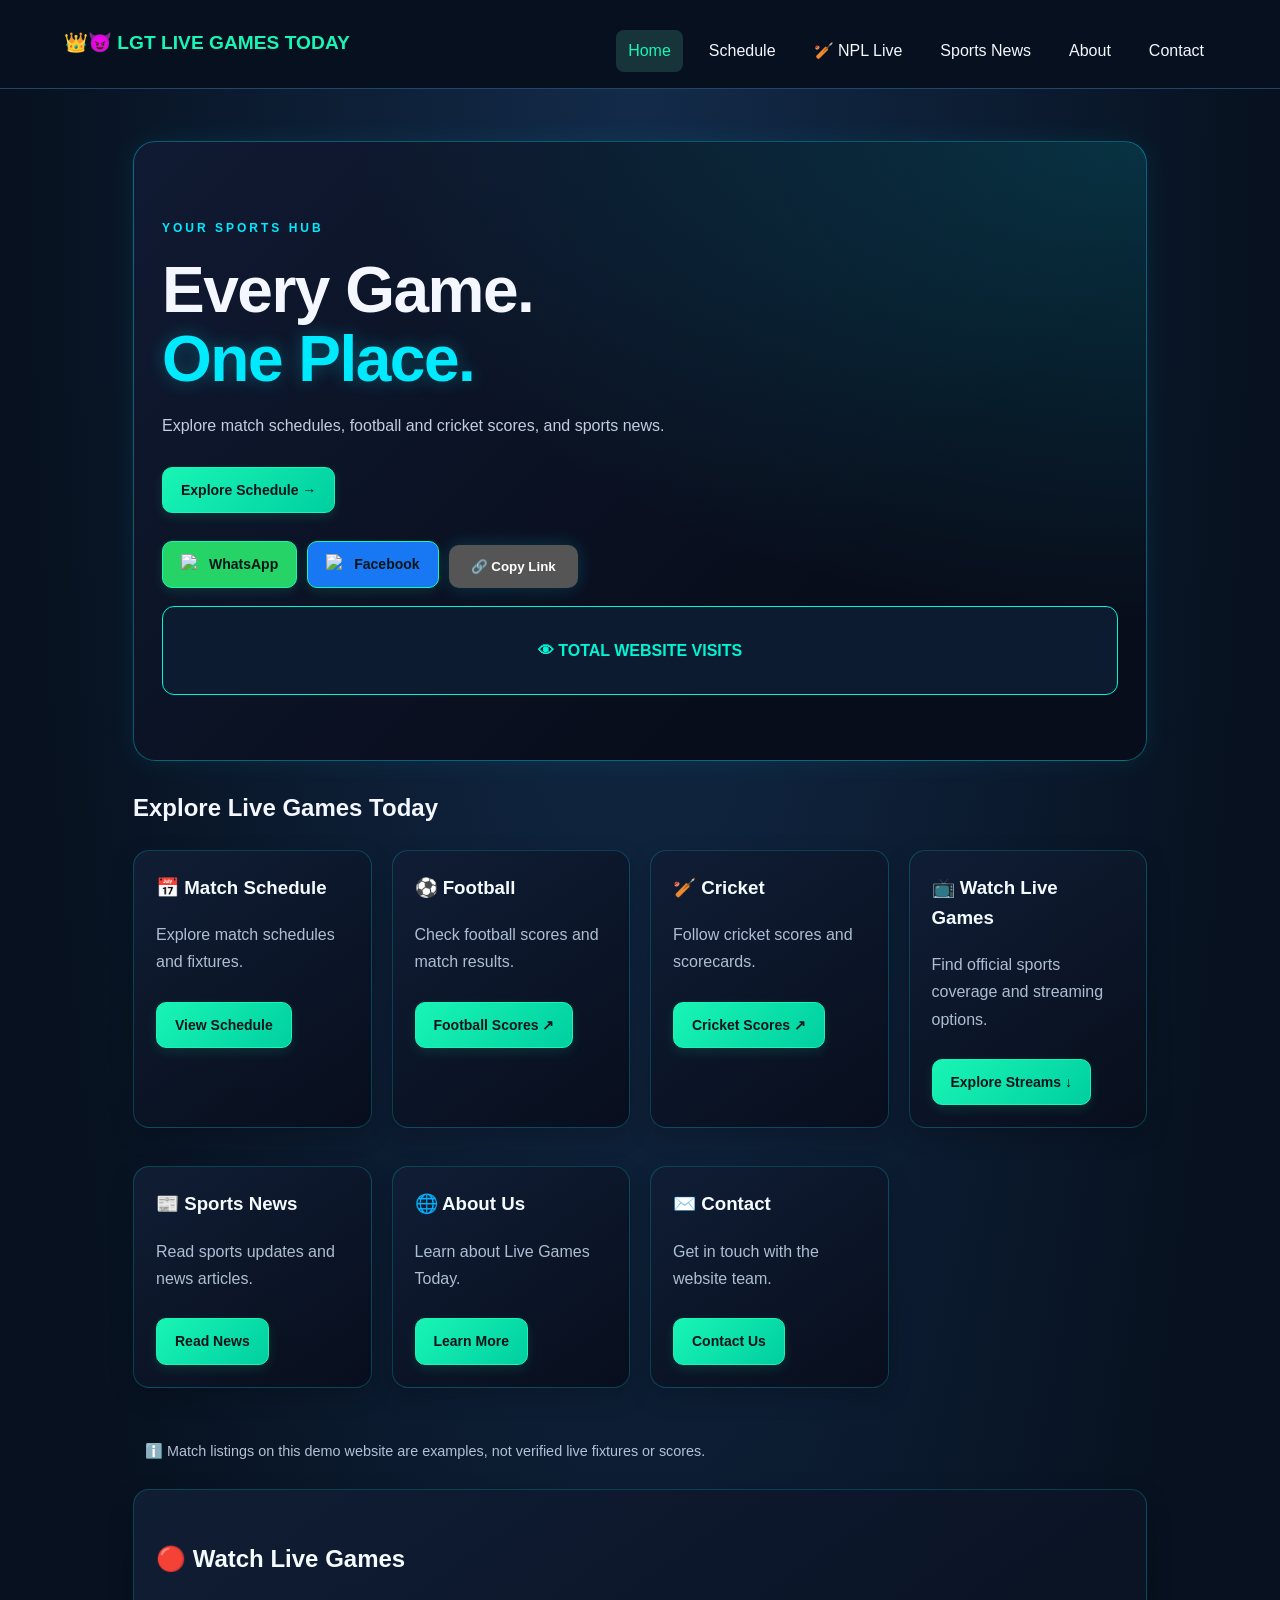
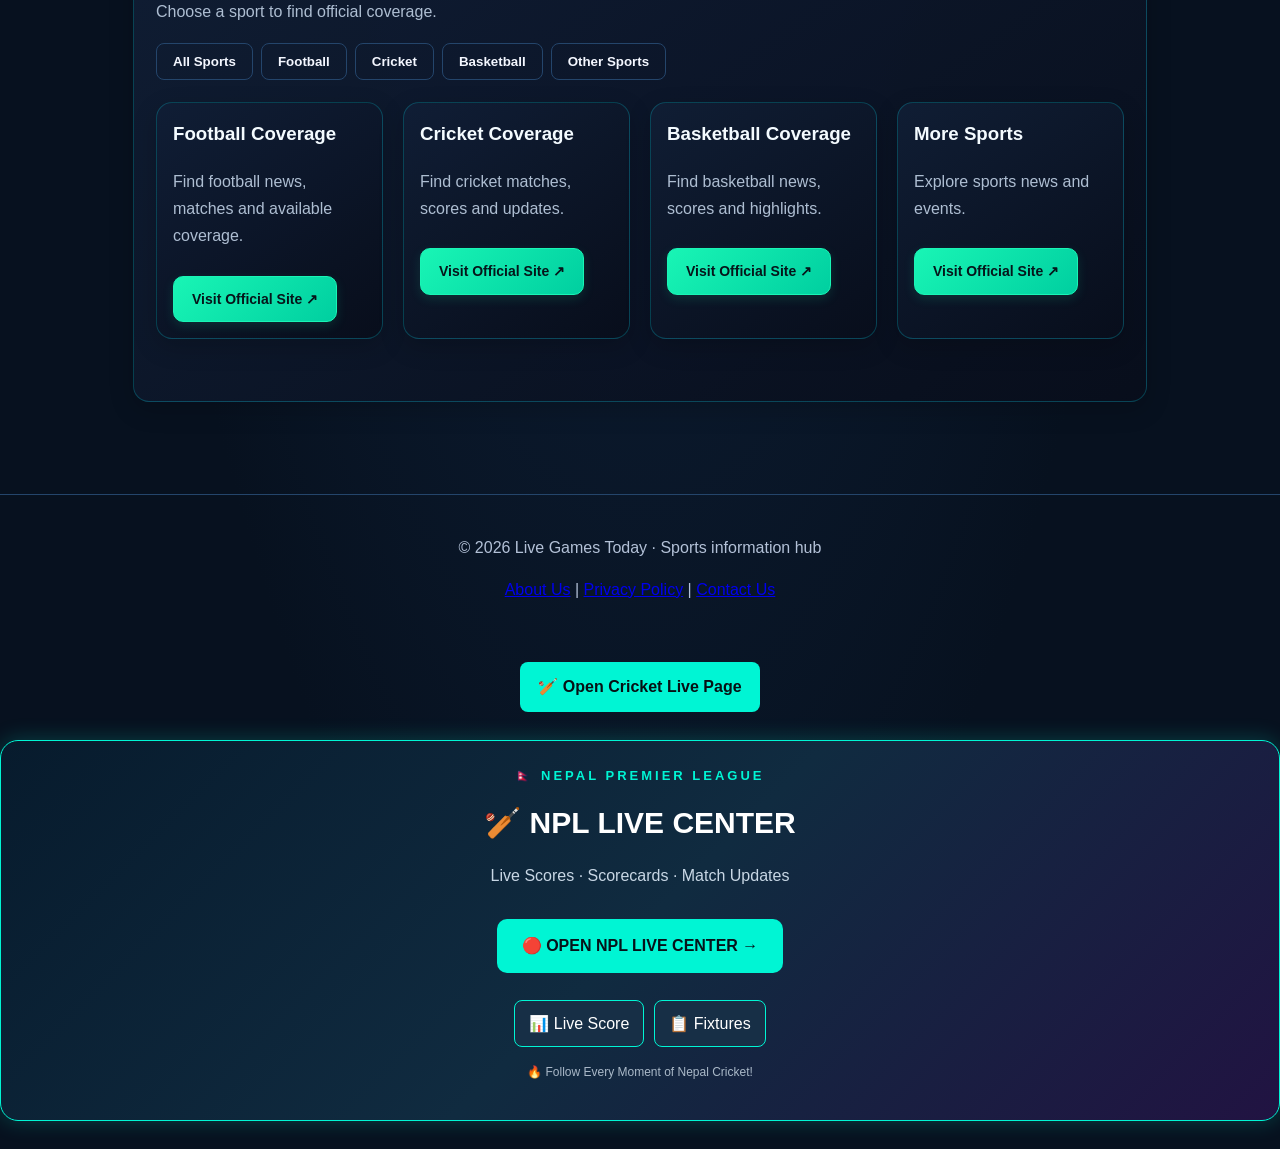
==== index.html @ 311312f8 "Add Stats4U visitor counter" ====
<!DOCTYPE html>
<html lang="en">
<head>
  <meta charset="UTF-8">
  <meta name="google-site-verification" content="W1_OBhZk8ojcE61Y9b_KQk3Mj-q2RlkkvjuI0LNJUlo">
  <meta name="viewport" content="width=device-width, initial-scale=1">
<meta name="description" content="Live Games Today brings cricket and football scores, match schedules, NPL updates and the latest sports news in one easy-to-use sports hub.">  
  <link rel="canonical" href="https://bxdevil55-coder.github.io/live-games-today/">
 <title>Live Games Today | Live Sports Scores, NPL & Match Schedules</title>




  <link rel="stylesheet" href="style.css">

  <style>
    :root {
      --bg: #07111f;
      --panel: #0c1b30;
      --text: #f4f7ff;
      --muted: #b3c1d7;
      --cyan: #19f5b5;
      --border: #24456b;
    }

    * { box-sizing: border-box; }

    html { scroll-behavior: smooth; }

    body {
      margin: 0;
      background: var(--bg);
      color: var(--text);
      font-family: Arial, sans-serif;
      line-height: 1.6;
    }

    header {
      display: flex;
      align-items: center;
      justify-content: space-between;
      flex-wrap: wrap;
      gap: 16px;
      padding: 16px 5%;
      background: #06101e;
      border-bottom: 1px solid var(--border);
    }

    .logo {
      color: var(--cyan);
      font-weight: 800;
      font-size: 1.2rem;
      text-decoration: none;
    }

    nav { display: flex; flex-wrap: wrap; gap: 14px; }

    nav a {
      color: var(--text);
      text-decoration: none;
    }

    nav a:hover, nav a.active { color: var(--cyan); }

    main { width: min(1120px, 92%); margin: auto; }

    .hero {
      padding: 64px 24px;
      margin: 24px 0;
      border-radius: 18px;
      background:
        linear-gradient(90deg, rgba(4,12,24,.95), rgba(4,12,24,.35)),
        url("https://images.unsplash.com/photo-1508098682722-e99c43a406b2?auto=format&fit=crop&w=1600&q=80")
        center/cover;
    }

    .hero .eyebrow {
      color: var(--cyan);
      font-weight: bold;
      letter-spacing: 2px;
    }

    h1 { font-size: clamp(2.4rem, 6vw, 4.5rem); line-height: 1.08; }
    h1 span { color: var(--cyan); }
    h2 { margin-top: 28px; }

    .muted { color: var(--muted); }

    .grid {
      display: grid;
      grid-template-columns: repeat(auto-fit, minmax(220px, 1fr));
      gap: 18px;
      margin: 22px 0;
    }

    .card {
      min-width: 0;
      padding: 22px;
      background: linear-gradient(145deg, #10233c, #0a1728);
      border: 1px solid var(--border);
      border-radius: 14px;
    }

    .card h3 { margin-top: 0; }

    .btn {
      display: inline-block;
      padding: 10px 16px;
      margin-top: 8px;
      border: 0;
      border-radius: 8px;
      background: var(--cyan);
      color: #06151a;
      font-weight: bold;
      text-decoration: none;
      cursor: pointer;
    }

    .btn:hover { filter: brightness(1.1); }

    .stream-filters {
      display: flex;
      flex-wrap: wrap;
      gap: 8px;
      margin: 18px 0;
    }

    .stream-filters .btn {
      margin: 0;
      background: transparent;
      border: 1px solid var(--border);
      color: var(--text);
    }

    .stream-filters .btn:hover {
      background: var(--cyan);
      color: #06151a;
    }

    .stream-card { padding: 16px; }

    .notice {
      padding: 12px;
      color: var(--muted);
      font-size: .9rem;
    }

    footer {
      text-align: center;
      padding: 24px;
      margin-top: 24px;
      border-top: 1px solid var(--border);
      color: var(--muted);
    }

    @media (max-width: 600px) {
      header { padding: 16px 4%; }
      nav { gap: 10px; font-size: .9rem; }
      .hero { padding: 40px 18px; }
      .card { padding: 18px; }
    }
    
    
    /* Mobile and color improvements */
    body {
      background: radial-gradient(ellipse at top, #132b4a 0%, #07111f 70%);
    }

    .card {
      border-radius: 16px;
      box-shadow: 0 8px 24px rgba(0, 0, 0, 0.2);
      transition: border-color 0.2s ease;
    }

    .card:hover {
      border-color: var(--cyan);
    }

    #npl-live-score {
      min-width: 0;
      overflow: hidden;
    }

    #npl-live-score [data-npl-widget] {
      width: 100%;
      max-width: 100%;
      min-width: 0;
    }

    @media (max-width: 600px) {
      main {
        width: 94%;
      }

      .grid {
        grid-template-columns: minmax(0, 1fr);
        gap: 12px;
      }

      .hero {
        padding: 32px 16px;
        border-radius: 14px;
      }

      h1 {
        font-size: clamp(2rem, 9vw, 3rem);
      }

      .card {
        padding: 14px;
      }

      #npl-live-score {
        padding: 12px;
      }

      img,
      iframe {
        max-width: 100%;
      }
    }
    
/* Professional buttons for all cards */
.card a.btn,
.hero a.btn,
.stream-card a.btn {
  display: inline-flex;
  align-items: center;
  justify-content: center;
  gap: 8px;
  padding: 11px 18px;
  margin-top: 10px;
  border: 1px solid #19f5b5;
  border-radius: 10px;
  background: linear-gradient(135deg, #19f5b5, #00cfa0);
  color: #06151a !important;
  font-weight: 700;
  font-size: 14px;
  text-decoration: none;
  box-shadow: 0 4px 12px rgba(25, 245, 181, 0.12);
  transition: all 0.2s ease;
}

.card a.btn:hover,
.hero a.btn:hover,
.stream-card a.btn:hover {
  background: #7affd8;
  color: #06151a !important;
  transform: translateY(-2px);
  box-shadow: 0 7px 18px rgba(25, 245, 181, 0.25);
}

.card a.btn:focus-visible,
.hero a.btn:focus-visible,
.stream-card a.btn:focus-visible {
  outline: 2px solid #ffffff;
  outline-offset: 3px;
}
/* LGT Premium Hero Section */
.hero {
  position: relative;
  overflow: hidden;
  padding: 65px 28px;
  border: 1px solid rgba(0, 234, 255, 0.35);
  border-radius: 22px;
  background:
    radial-gradient(ellipse at top right, rgba(0, 234, 255, 0.16), transparent 55%),
    linear-gradient(135deg, #101a32, #080d1b 70%);
  box-shadow: 0 0 28px rgba(0, 234, 255, 0.08);
}

.hero .eyebrow {
  color: #00eaff;
  font-weight: 800;
  letter-spacing: 3px;
  font-size: 12px;
}

.hero h1 {
  font-size: clamp(36px, 6vw, 64px);
  line-height: 1.08;
  font-weight: 900;
  margin: 18px 0;
  letter-spacing: -1.5px;
}

.hero h1 span {
  color: #00eaff;
  text-shadow: 0 0 18px rgba(0, 234, 255, 0.3);
}

.hero > p:not(.eyebrow) {
  max-width: 560px;
  color: #c2cde0;
  line-height: 1.8;
}

.hero .btn {
  display: inline-block;
  margin-top: 14px;
  padding: 13px 22px;
  border-radius: 10px;
  background: #00d9f5;
  color: #06101c;
  font-weight: 800;
  text-decoration: none;
  box-shadow: 0 0 18px rgba(0, 217, 245, 0.2);
  transition: transform 0.2s ease, box-shadow 0.2s ease;
}

.hero .btn:hover {
  transform: translateY(-3px);
  box-shadow: 0 0 25px rgba(0, 217, 245, 0.4);
}

@media (max-width: 600px) {
  .hero {
    padding: 42px 20px;
  }
}
/* Step 3 - Premium Sports Cards */
.grid {
  gap: 20px;
}

.card {
  position: relative;
  overflow: hidden;
  border: 1px solid rgba(0, 234, 255, 0.22);
  border-radius: 16px;
  background: linear-gradient(
    145deg,
    rgba(16, 30, 53, 0.98),
    rgba(8, 14, 28, 0.98)
  );
  box-shadow: 0 8px 24px rgba(0, 0, 0, 0.18);
  transition:
    transform 0.25s ease,
    border-color 0.25s ease,
    box-shadow 0.25s ease;
}

.card:hover {
  transform: translateY(-5px);
  border-color: #00eaff;
  box-shadow: 0 10px 28px rgba(0, 234, 255, 0.12);
}

.card h2,
.card h3 {
  color: #f4fbff;
}

.card .muted {
  color: #aebed2;
  line-height: 1.7;
}

.card .btn {
  transition: transform 0.2s ease, box-shadow 0.2s ease;
}

.card .btn:hover {
  transform: translateY(-2px);
  box-shadow: 0 0 16px rgba(0, 234, 255, 0.25);
}

@media (max-width: 600px) {
  .grid {
    gap: 14px;
  }

  .card {
    border-radius: 13px;
  }
}

@media (prefers-reduced-motion: reduce) {
  .card,
  .card .btn {
    transition: none;
  }

  .card:hover,
  .card .btn:hover {
    transform: none;
  }
}
  </style>
  
  <!-- Google Analytics -->
  <script async src="https://www.googletagmanager.com/gtag/js?id=G-XJ2GX1907Q"></script>
  <script>
    window.dataLayer = window.dataLayer || [];
    function gtag(){dataLayer.push(arguments);}
    gtag('js', new Date());
    gtag('config', 'G-XJ2GX1907Q');
  </script>

</head>

<body>
<header class="premium-header">
  <a class="logo" href="index.html">
    <span class="devil-crown">👑😈</span>
    <span class="logo-text">
      <span class="logo-main">LGT</span>
      <span class="logo-sub">LIVE GAMES TODAY</span>
    </span>
  </a>

  <nav>
    <a class="active" href="index.html">Home</a>
    <a href="schedule.html">Schedule</a>
<a href="#npl-live-score">🏏 NPL Live</a>
    <a href="news.html">Sports News</a>
    <a href="about.html">About</a>
    <a href="contact.html">Contact</a>
  </nav>
</header>

<main>
  <section class="hero">
    <p class="eyebrow">YOUR SPORTS HUB</p>
    <h1>Every Game.<br><span>One Place.</span></h1>
    <p>Explore match schedules, football and cricket scores, and sports news.</p>
    <a class="btn" href="schedule.html">Explore Schedule →</a>

    <div class="share-buttons" style="margin-top:18px; display:flex; gap:10px; flex-wrap:wrap;">
      <a class="btn" style="background:#25D366; display:inline-flex; align-items:center; gap:8px;" href="https://api.whatsapp.com/send?text=Check%20out%20Live%20Games%20Today%20-%20https%3A%2F%2Fbxdevil55-coder.github.io%2Flive-games-today%2F" target="_blank" rel="noopener"><img src="https://cdn.simpleicons.org/whatsapp/FFFFFF" width="20" height="20" alt="WhatsApp"> WhatsApp</a>
      <a class="btn" style="background:#1877F2; display:inline-flex; align-items:center; gap:8px;" href="https://www.facebook.com/sharer/sharer.php?u=https%3A%2F%2Fbxdevil55-coder.github.io%2Flive-games-today%2F" target="_blank" rel="noopener"><img src="https://cdn.simpleicons.org/facebook/FFFFFF" width="20" height="20" alt="Facebook"> Facebook</a>
      <button class="btn" type="button"
        style="background:#555; color:white;"
        onclick="navigator.clipboard.writeText('https://bxdevil55-coder.github.io/live-games-today/').then(() => { this.textContent='✓ Link Copied!'; }).catch(() => alert('Copy not supported.'))">
        🔗 Copy Link
      </button>
    </div>
<div style="margin-top:18px; padding:15px; text-align:center; border:1px solid #00f5d4; border-radius:12px; background:#0c1b30;">
  <p style="color:#00f5d4; font-weight:bold;">👁 TOTAL WEBSITE VISITS</p>
  <script src="https://www.stats4u.net/s4u.js" data-id="6946967733" data-style="4001" async></script>
</div>
    
  </section>

  <h2>Explore Live Games Today</h2>

  <section class="grid">
    <div class="card">
      <h3>📅 Match Schedule</h3>
      <p class="muted">Explore match schedules and fixtures.</p>
      <a class="btn" href="schedule.html">View Schedule</a>
    </div>

    <div class="card">
      <h3>⚽ Football</h3>
      <p class="muted">Check football scores and match results.</p>
      <a class="btn" href="https://www.livescore.com/en/football/"
         target="_blank" rel="noopener noreferrer">Football Scores ↗</a>
    </div>

    <div class="card">
      <h3>🏏 Cricket</h3>
      <p class="muted">Follow cricket scores and scorecards.</p>
      <a class="btn" href="https://www.espncricinfo.com/live-cricket-score"
         target="_blank" rel="noopener noreferrer">Cricket Scores ↗</a>
    </div>

    <div class="card">
      <h3>📺 Watch Live Games</h3>
      <p class="muted">Find official sports coverage and streaming options.</p>
      <a class="btn" href="#live-streams">Explore Streams ↓</a>
    </div>

    <div class="card">
      <h3>📰 Sports News</h3>
      <p class="muted">Read sports updates and news articles.</p>
      <a class="btn" href="news.html">Read News</a>
    </div>

    <div class="card">
      <h3>🌐 About Us</h3>
      <p class="muted">Learn about Live Games Today.</p>
      <a class="btn" href="about.html">Learn More</a>
    </div>

    <div class="card">
      <h3>✉️ Contact</h3>
      <p class="muted">Get in touch with the website team.</p>
      <a class="btn" href="contact.html">Contact Us</a>
    </div>
  </section>

  <p class="notice">
    ℹ️ Match listings on this demo website are examples, not verified live fixtures or scores.
  </p>

  <section class="card" id="live-streams">
    <h2>🔴 Watch Live Games</h2>
    <p class="muted">Choose a sport to find official coverage.</p>

    <div class="stream-filters">
      <button class="btn" type="button" onclick="filterStreams('all')">All Sports</button>
      <button class="btn" type="button" onclick="filterStreams('football')">Football</button>
      <button class="btn" type="button" onclick="filterStreams('cricket')">Cricket</button>
      <button class="btn" type="button" onclick="filterStreams('basketball')">Basketball</button>
      <button class="btn" type="button" onclick="filterStreams('other')">Other Sports</button>
    </div>

    <div class="grid" id="stream-list"></div>
  </section>
</main>

<footer>
  <p>© 2026 Live Games Today · Sports information hub</p>
  <p>
    <a href="about.html">About Us</a> |
    <a href="privacy.html">Privacy Policy</a> |
    <a href="contact.html">Contact Us</a>
  </p>
</footer>

<script>
  const liveStreams = [
    {
      name: "Football Coverage",
      sport: "football",
      description: "Find football news, matches and available coverage.",
      url: "https://www.fifa.com/"
    },
    {
      name: "Cricket Coverage",
      sport: "cricket",
      description: "Find cricket matches, scores and updates.",
      url: "https://www.icc-cricket.com/"
    },
    {
      name: "Basketball Coverage",
      sport: "basketball",
      description: "Find basketball news, scores and highlights.",
      url: "https://www.nba.com/"
    },
    {
      name: "More Sports",
      sport: "other",
      description: "Explore sports news and events.",
      url: "https://olympics.com/"
    }
  ];

  function filterStreams(sport) {
    const list = document.getElementById("stream-list");
    const items = liveStreams.filter(item =>
      sport === "all" || item.sport === sport
    );

    list.innerHTML = items.map(item => `
      <div class="card stream-card">
        <h3>${item.name}</h3>
        <p class="muted">${item.description}</p>
        <a class="btn" href="${item.url}"
           target="_blank" rel="noopener noreferrer">
          Visit Official Site ↗
        </a>
      </div>
    `).join("");
  }

  filterStreams("all");
</script>
  
<!-- CRICKET LIVE BUTTON -->
<div style="text-align:center; margin:20px 0;">
  <a href="live.html" style="display:inline-block;padding:12px 18px;background:#00f5d4;color:#071014;border-radius:8px;font-weight:bold;text-decoration:none;">
    🏏 Open Cricket Live Page
  </a>
</div>

<!-- NPL LIVE CENTER FEATURE -->
<section class="card" id="npl-live-score"
style="margin:28px 0;padding:25px 18px;text-align:center;background:linear-gradient(135deg,#071b2d,#102b40,#211342);border:1px solid #00f5d4;border-radius:18px;box-shadow:0 0 22px rgba(0,245,212,.22);">

<div style="font-size:13px;color:#00f5d4;font-weight:bold;letter-spacing:3px;">🇳🇵 NEPAL PREMIER LEAGUE</div>

<h2 style="font-size:30px;color:#fff;margin:12px 0;">🏏 NPL LIVE CENTER</h2>

<p style="color:#c8d7e5;">Live Scores · Scorecards · Match Updates</p>

<a href="npl-live.html" style="display:inline-block;margin:15px 0;padding:14px 25px;background:#00f5d4;color:#06131a;border-radius:10px;font-weight:bold;text-decoration:none;">
🔴 OPEN NPL LIVE CENTER →
</a>

<div style="display:flex;justify-content:center;gap:10px;flex-wrap:wrap;margin-top:12px;">
<a href="npl-live.html#live-score" style="padding:10px 14px;background:#172f46;color:#fff;border:1px solid #00f5d4;border-radius:8px;text-decoration:none;">📊 Live Score</a>

<a href="https://nepalpremierleague.org/fixtures" target="_blank" rel="noopener noreferrer" style="padding:10px 14px;background:#172f46;color:#fff;border:1px solid #00f5d4;border-radius:8px;text-decoration:none;">📋 Fixtures</a>
</div>

<p style="font-size:12px;color:#aab9c8;margin-top:16px;">🔥 Follow Every Moment of Nepal Cricket!</p>
</section>

</body>
</html>
---- style.css ----
:root {
  --bg: #080b14;
  --panel: #111827;
  --text: #f4f7ff;
  --muted: #a5b0c5;
  --cyan: #00f5d4;
  --purple: #a855f7;
}
* { box-sizing: border-box; }
body {
  margin: 0;
  background: var(--bg);
  color: var(--text);
  font-family: Arial, sans-serif;
  line-height: 1.6;
}
header {
  padding: 20px 5%;
  background: #0c1220;
  border-bottom: 1px solid #263248;
}
.logo {
  color: var(--cyan);
  font-size: 24px;
  font-weight: bold;
  text-decoration: none;
}
nav {
  display: flex;
  flex-wrap: wrap;
  gap: 10px;
  margin-top: 14px;
}
nav a {
  color: var(--text);
  text-decoration: none;
  padding: 8px 12px;
  border-radius: 8px;
}
nav a:hover, nav a.active {
  background: #18343b;
  color: var(--cyan);
}
main {
  max-width: 1050px;
  padding: 28px 18px 50px;
  margin: auto;
  min-height: 65vh;
}
.hero, .card {
  background: var(--panel);
  border: 1px solid #273248;
  border-radius: 16px;
  padding: 22px;
  margin-bottom: 18px;
}
.hero {
  background: linear-gradient(135deg, #102b35, #17112b);
}
h1 { line-height: 1.25; }
h1 span { color: var(--cyan); }
.muted { color: var(--muted); }
.grid {
  display: grid;
  grid-template-columns: repeat(auto-fit, minmax(220px, 1fr));
  gap: 16px;
}
.btn {
  display: inline-block;
  background: var(--cyan);
  color: #071014;
  padding: 10px 15px;
  border-radius: 8px;
  text-decoration: none;
  font-weight: bold;
}
input, textarea {
  width: 100%;
  background: #080e1a;
  color: white;
  border: 1px solid #35425a;
  padding: 12px;
  border-radius: 8px;
  margin: 6px 0 15px;
  font: inherit;
}
label { display: block; }
footer {
  text-align: center;
  padding: 24px 12px;
  color: var(--muted);
  border-top: 1px solid #263248;
}
small { color: var(--muted); }
@media(max-width:480px) {
  .logo { font-size: 21px; }
  nav { gap: 4px; }
  nav a { padding: 7px; font-size: 14px; }
}
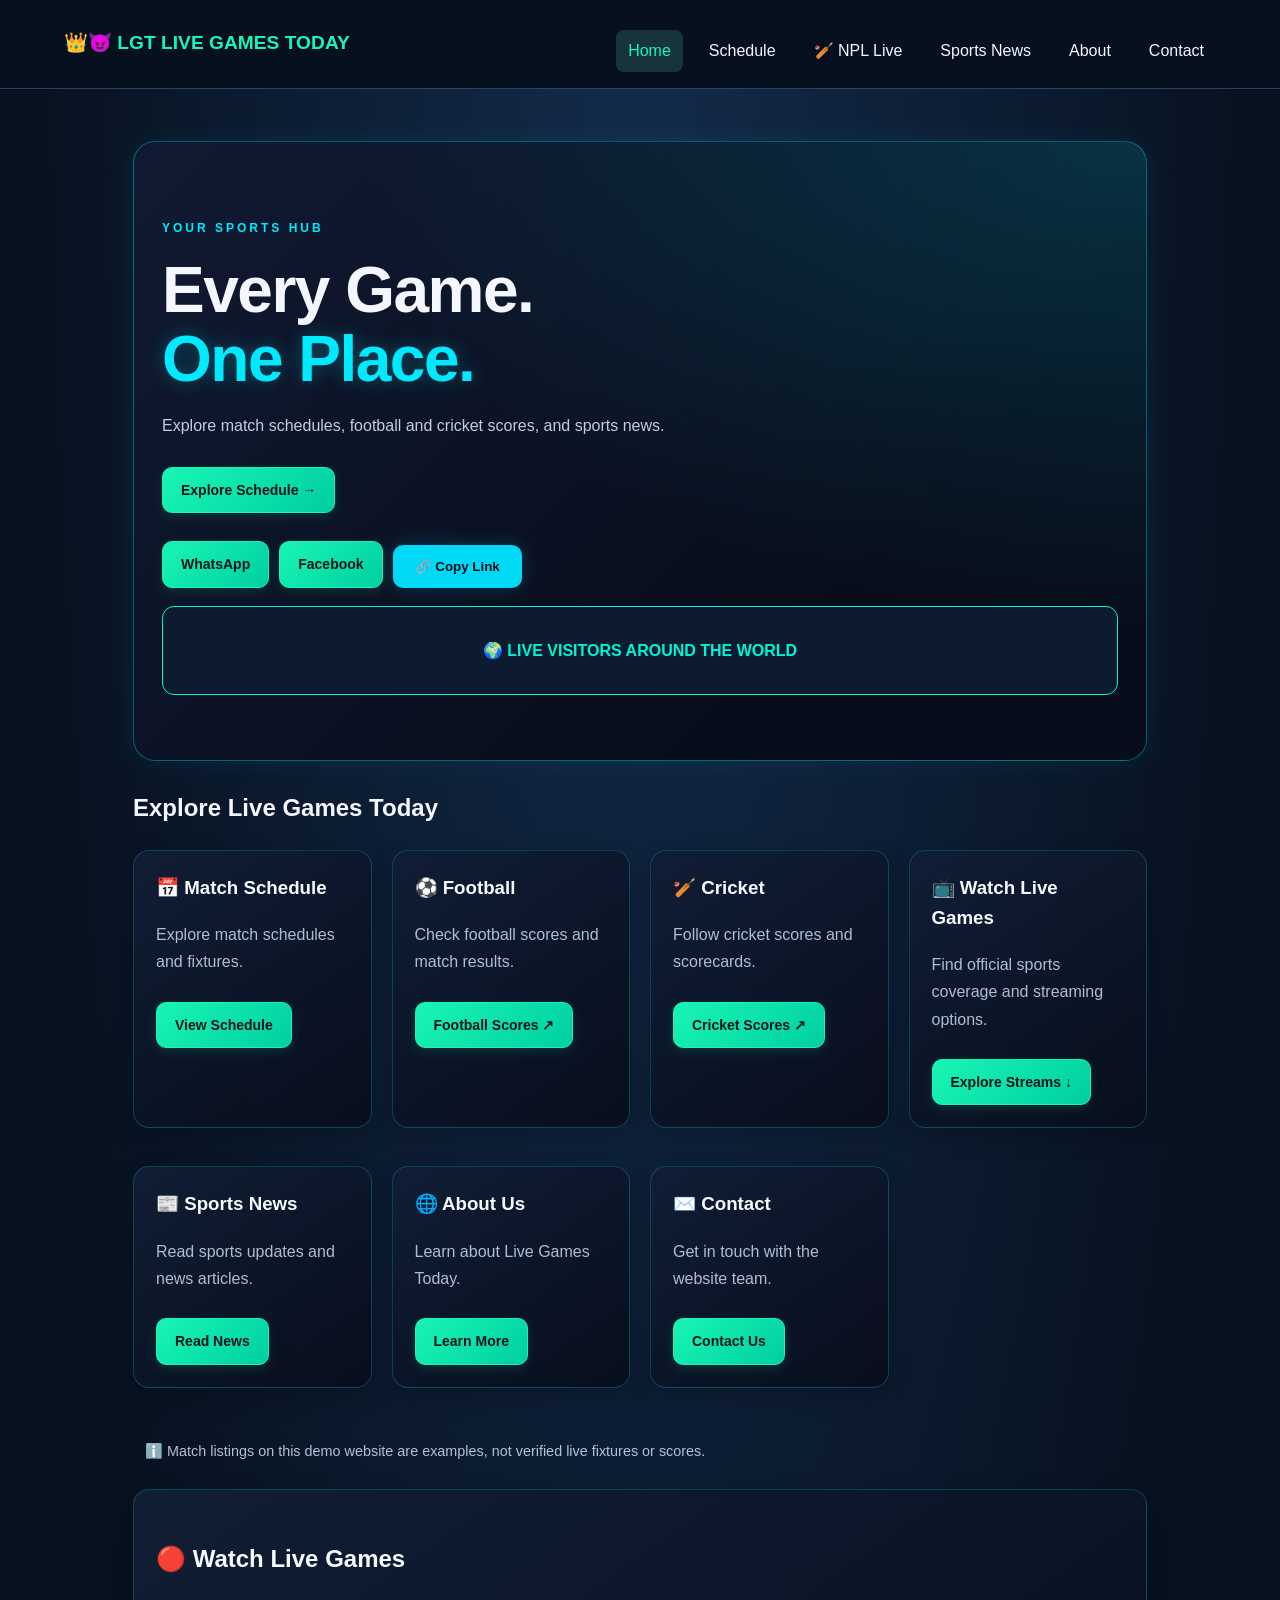
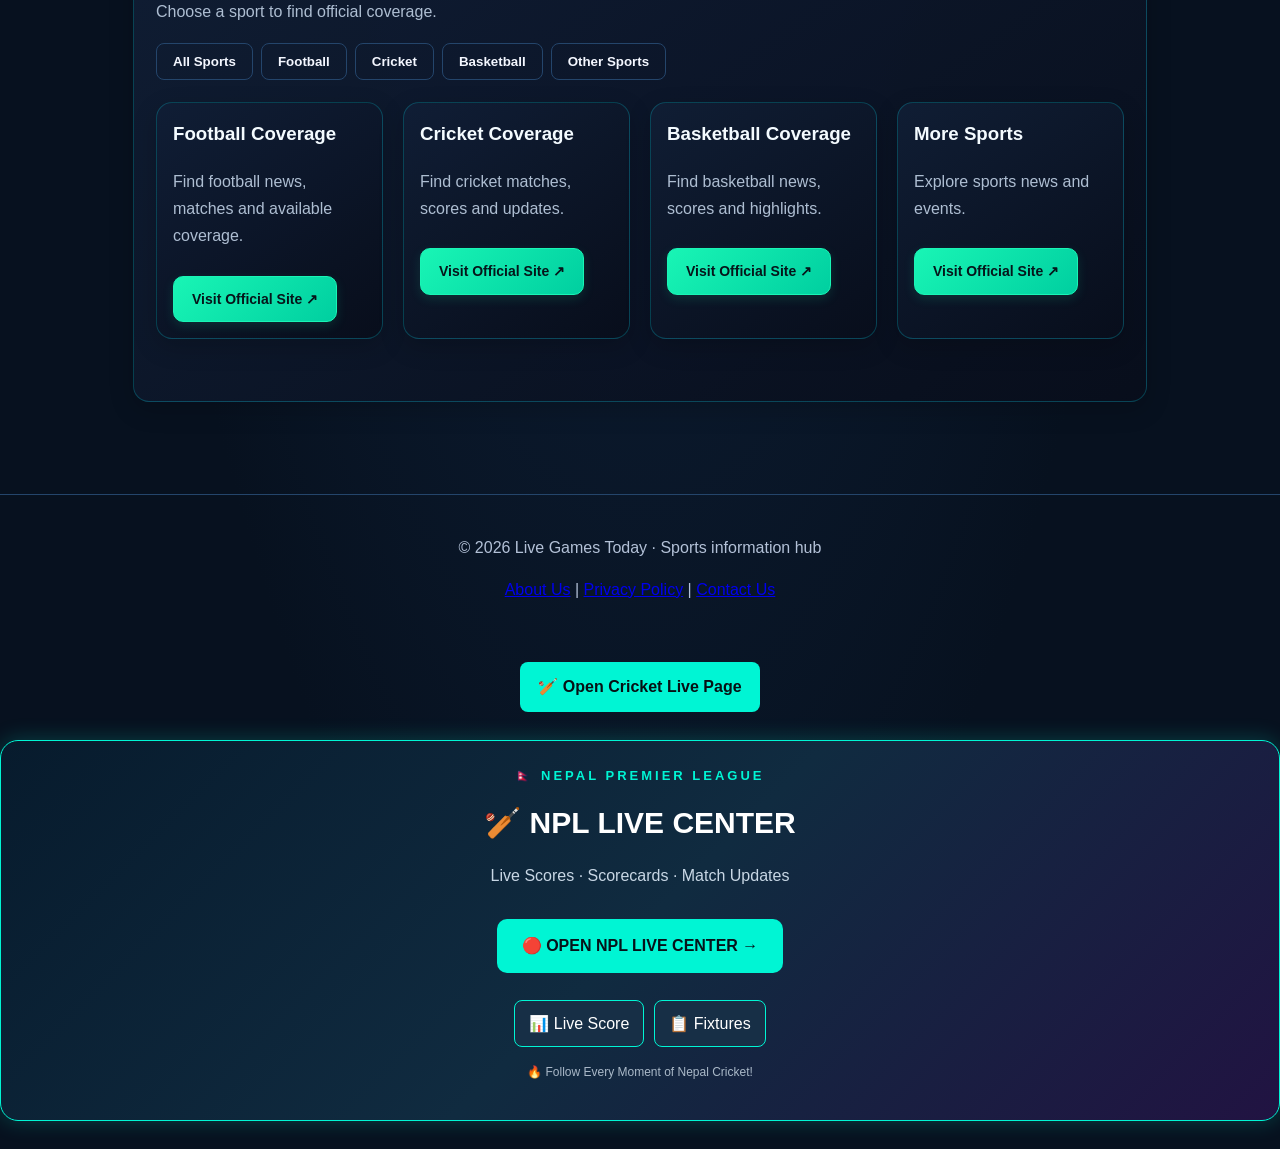
==== commit 4cbe4321: "Add live visitor globe counter" ====
--- a/index.html
+++ b/index.html
@@ -427,19 +427,24 @@
     <p>Explore match schedules, football and cricket scores, and sports news.</p>
     <a class="btn" href="schedule.html">Explore Schedule →</a>
 
-    <div class="share-buttons" style="margin-top:18px; display:flex; gap:10px; flex-wrap:wrap;">
-      <a class="btn" style="background:#25D366; display:inline-flex; align-items:center; gap:8px;" href="https://api.whatsapp.com/send?text=Check%20out%20Live%20Games%20Today%20-%20https%3A%2F%2Fbxdevil55-coder.github.io%2Flive-games-today%2F" target="_blank" rel="noopener"><img src="https://cdn.simpleicons.org/whatsapp/FFFFFF" width="20" height="20" alt="WhatsApp"> WhatsApp</a>
-      <a class="btn" style="background:#1877F2; display:inline-flex; align-items:center; gap:8px;" href="https://www.facebook.com/sharer/sharer.php?u=https%3A%2F%2Fbxdevil55-coder.github.io%2Flive-games-today%2F" target="_blank" rel="noopener"><img src="https://cdn.simpleicons.org/facebook/FFFFFF" width="20" height="20" alt="Facebook"> Facebook</a>
-      <button class="btn" type="button"
-        style="background:#555; color:white;"
-        onclick="navigator.clipboard.writeText('https://bxdevil55-coder.github.io/live-games-today/').then(() => { this.textContent='✓ Link Copied!'; }).catch(() => alert('Copy not supported.'))">
-        🔗 Copy Link
-      </button>
-    </div>
+
+
+<div class="share-buttons" style="margin-top:18px; display:flex; gap:10px; flex-wrap:wrap;">
+  <a class="btn" href="https://wa.me/?text=Live%20Games%20Today%20https://bxdevil55-coder.github.io/live-games-today/" target="_blank">WhatsApp</a>
+
+  <a class="btn" href="https://www.facebook.com/sharer/sharer.php?u=https://bxdevil55-coder.github.io/live-games-today/" target="_blank">Facebook</a>
+
+  <button class="btn" type="button" onclick="navigator.clipboard.writeText('https://bxdevil55-coder.github.io/live-games-today/')">🔗 Copy Link</button>
+</div>
+
 <div style="margin-top:18px; padding:15px; text-align:center; border:1px solid #00f5d4; border-radius:12px; background:#0c1b30;">
-  <p style="color:#00f5d4; font-weight:bold;">👁 TOTAL WEBSITE VISITS</p>
-  <script src="https://www.stats4u.net/s4u.js" data-id="6946967733" data-style="4001" async></script>
+  <p style="color:#00f5d4; font-weight:bold;">🌍 LIVE VISITORS AROUND THE WORLD</p>
+  <script async src="https://www.stats4u.net/js/globe.js" data-s4uid="6946967733" data-size="280" data-lang="en" data-count="1"></script>
 </div>
+
+
+
+
     
   </section>
 
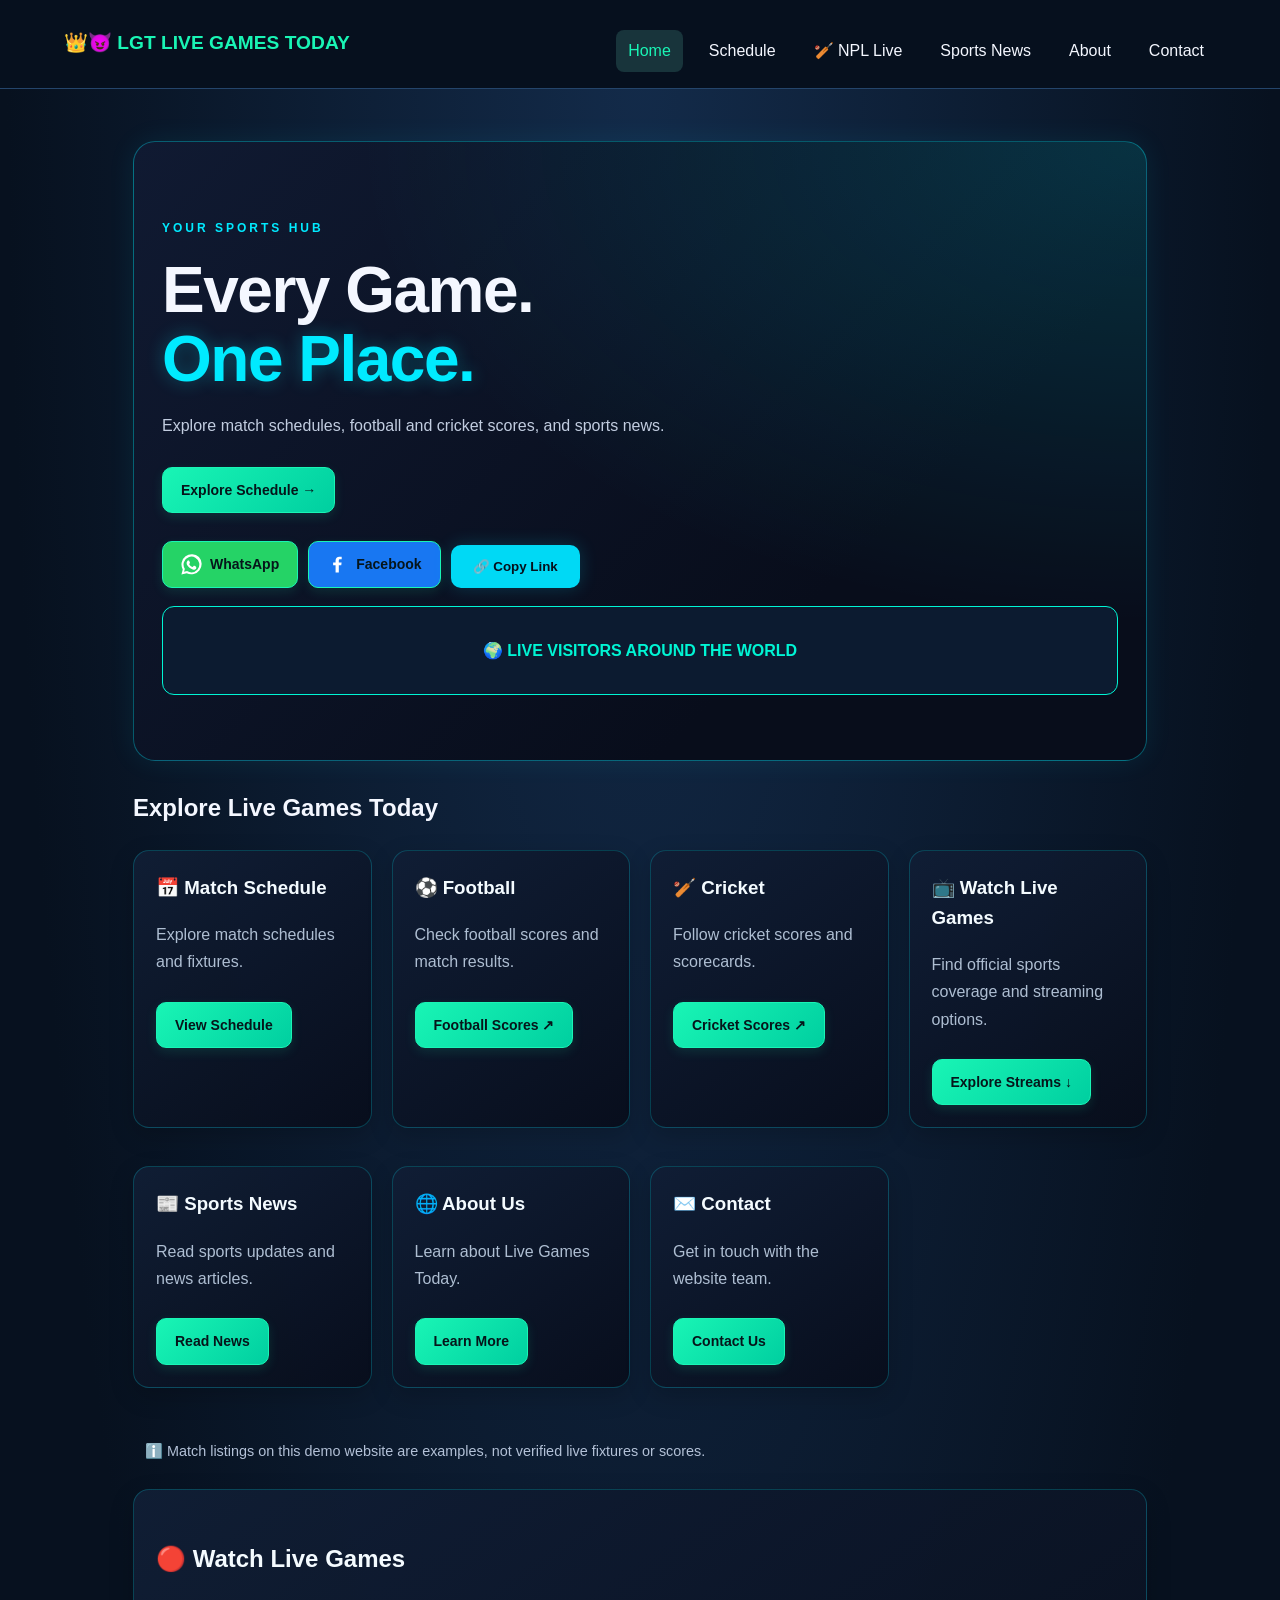
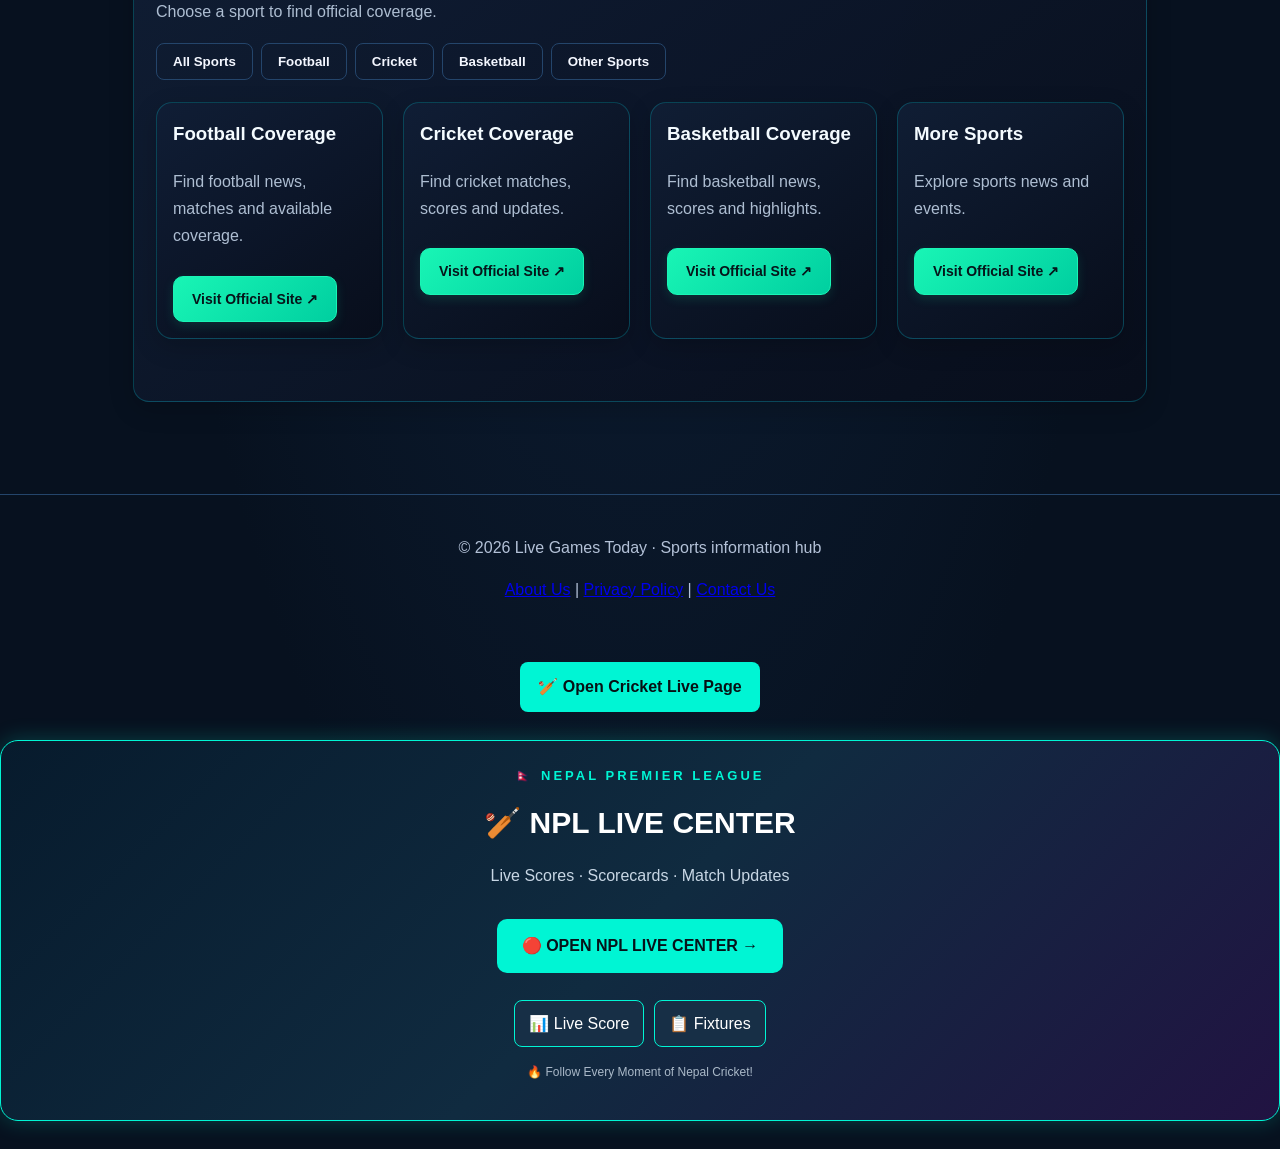
==== commit 96bfcb24: "Add WhatsApp and Facebook icons" ====
--- a/index.html
+++ b/index.html
@@ -430,11 +430,17 @@
 
 
 <div class="share-buttons" style="margin-top:18px; display:flex; gap:10px; flex-wrap:wrap;">
-  <a class="btn" href="https://wa.me/?text=Live%20Games%20Today%20https://bxdevil55-coder.github.io/live-games-today/" target="_blank">WhatsApp</a>
-
-  <a class="btn" href="https://www.facebook.com/sharer/sharer.php?u=https://bxdevil55-coder.github.io/live-games-today/" target="_blank">Facebook</a>
-
-  <button class="btn" type="button" onclick="navigator.clipboard.writeText('https://bxdevil55-coder.github.io/live-games-today/')">🔗 Copy Link</button>
+  <a class="btn" style="background:#25D366;color:white;display:flex;align-items:center;gap:8px;" href="https://wa.me/?text=Live%20Games%20Today%20https://bxdevil55-coder.github.io/live-games-today/" target="_blank" rel="noopener">
+    <svg width="21" height="21" viewBox="0 0 24 24" fill="white" aria-hidden="true"><path d="M20.5 3.5A11.8 11.8 0 0 0 2 17.7L.5 23.5l6-1.5A11.8 11.8 0 0 0 20.5 3.5ZM12 21a9 9 0 0 1-4.6-1.3l-.4-.2-3.5.9.9-3.4-.2-.4A9 9 0 1 1 12 21Zm5-6.7c-.3-.2-1.7-.9-2-.9-.2-.1-.4-.2-.6.2-.2.3-.7.9-.9 1.1-.2.2-.3.2-.6.1-1.5-.7-2.5-1.3-3.5-3-.3-.5.3-.5.8-1.5.1-.2 0-.4 0-.5l-.9-2.1c-.2-.5-.5-.4-.6-.4h-.5c-.2 0-.5.1-.7.3-.8.8-1.1 1.8-1.1 2.7 0 1.1.4 2.2 1.2 3.2 1.5 2 3.4 3.4 5.8 4.1.8.2 1.5.4 2 .3.6-.1 1.7-.7 1.9-1.4.2-.7.2-1.3.1-1.4-.1-.2-.3-.2-.6-.4Z"/></svg>
+    WhatsApp
+  </a>
+
+  <a class="btn" style="background:#1877F2;color:white;display:flex;align-items:center;gap:8px;" href="https://www.facebook.com/sharer/sharer.php?u=https://bxdevil55-coder.github.io/live-games-today/" target="_blank" rel="noopener">
+    <svg width="21" height="21" viewBox="0 0 24 24" fill="white" aria-hidden="true"><path d="M13.5 21v-8.2h2.8l.4-3.2h-3.2v-2c0-.9.3-1.5 1.6-1.5h1.7V3.2c-.3 0-1.4-.2-2.6-.2-2.6 0-4.4 1.6-4.4 4.5v2.1H7v3.2h2.8V21h3.7Z"/></svg>
+    Facebook
+  </a>
+
+  <button class="btn" type="button" onclick="navigator.clipboard.writeText('https://bxdevil55-coder.github.io/live-games-today/').then(()=>alert('Link copied!'))">🔗 Copy Link</button>
 </div>
 
 <div style="margin-top:18px; padding:15px; text-align:center; border:1px solid #00f5d4; border-radius:12px; background:#0c1b30;">
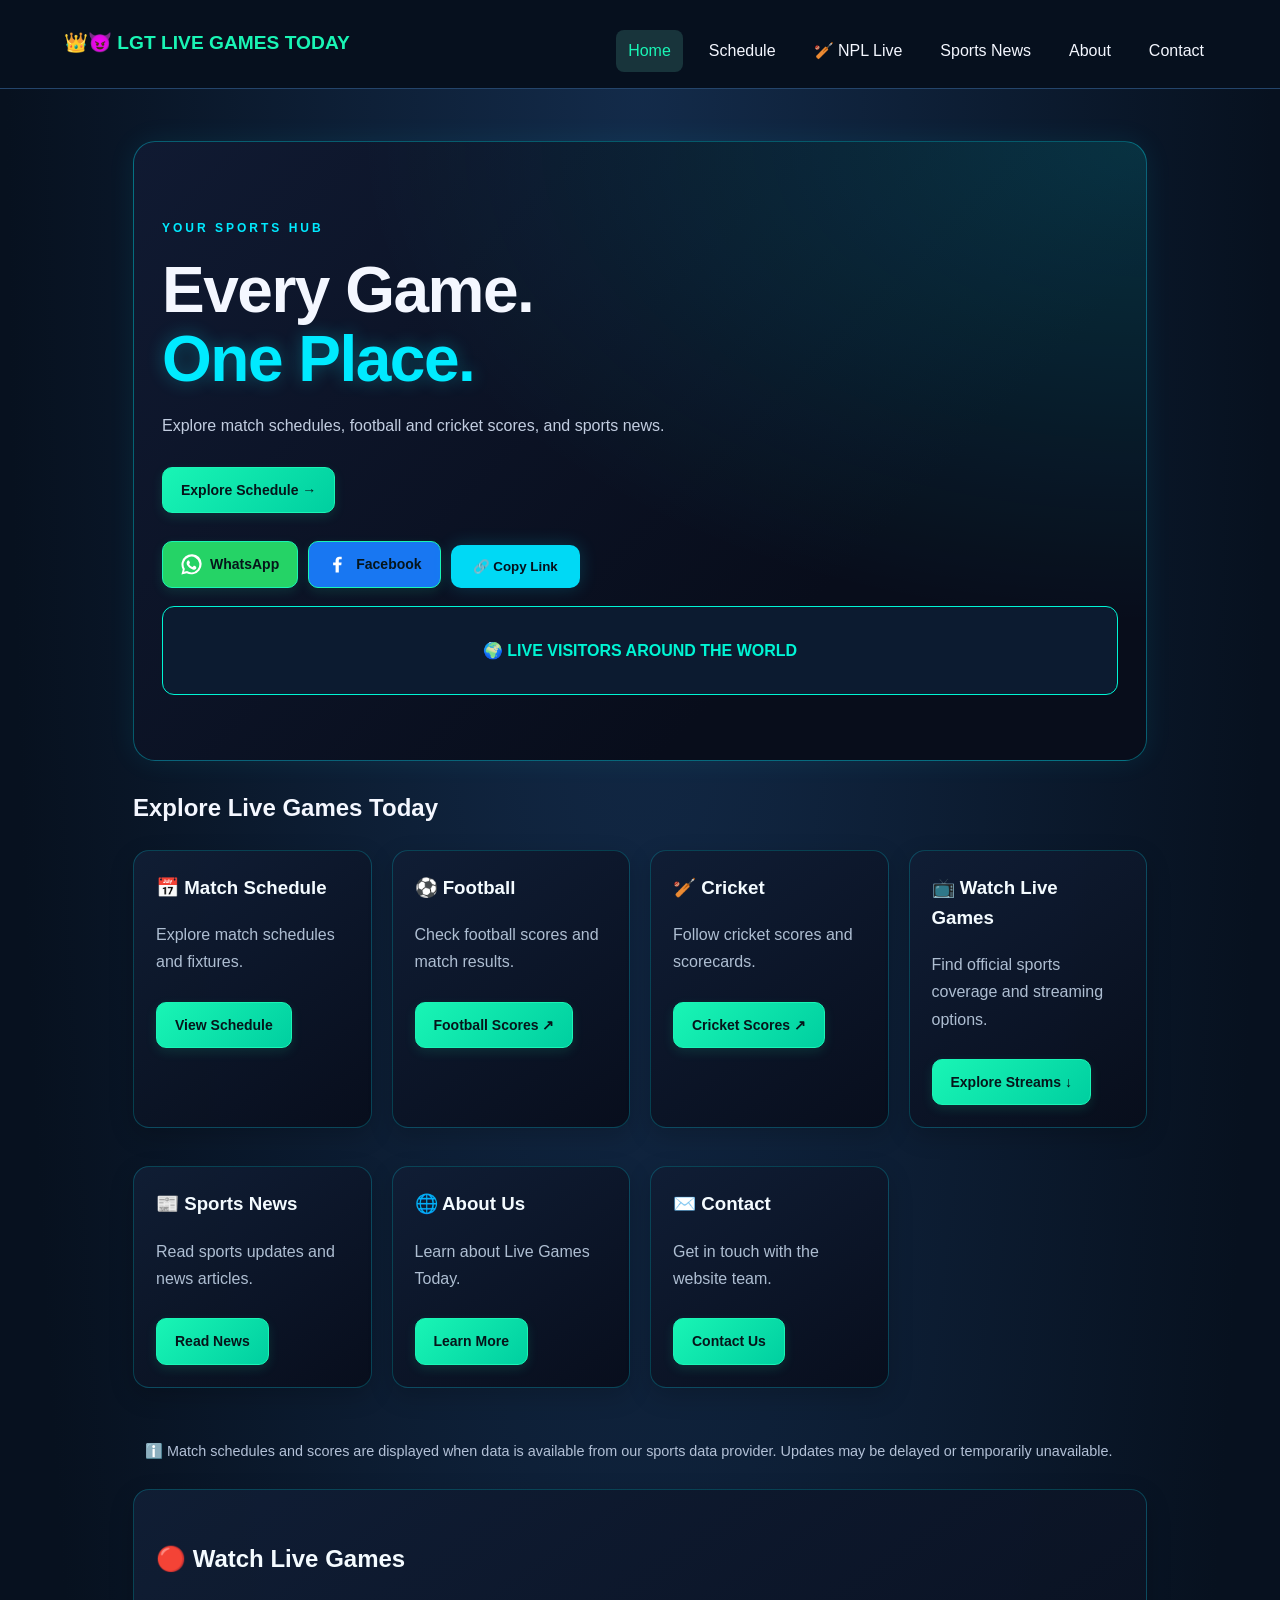
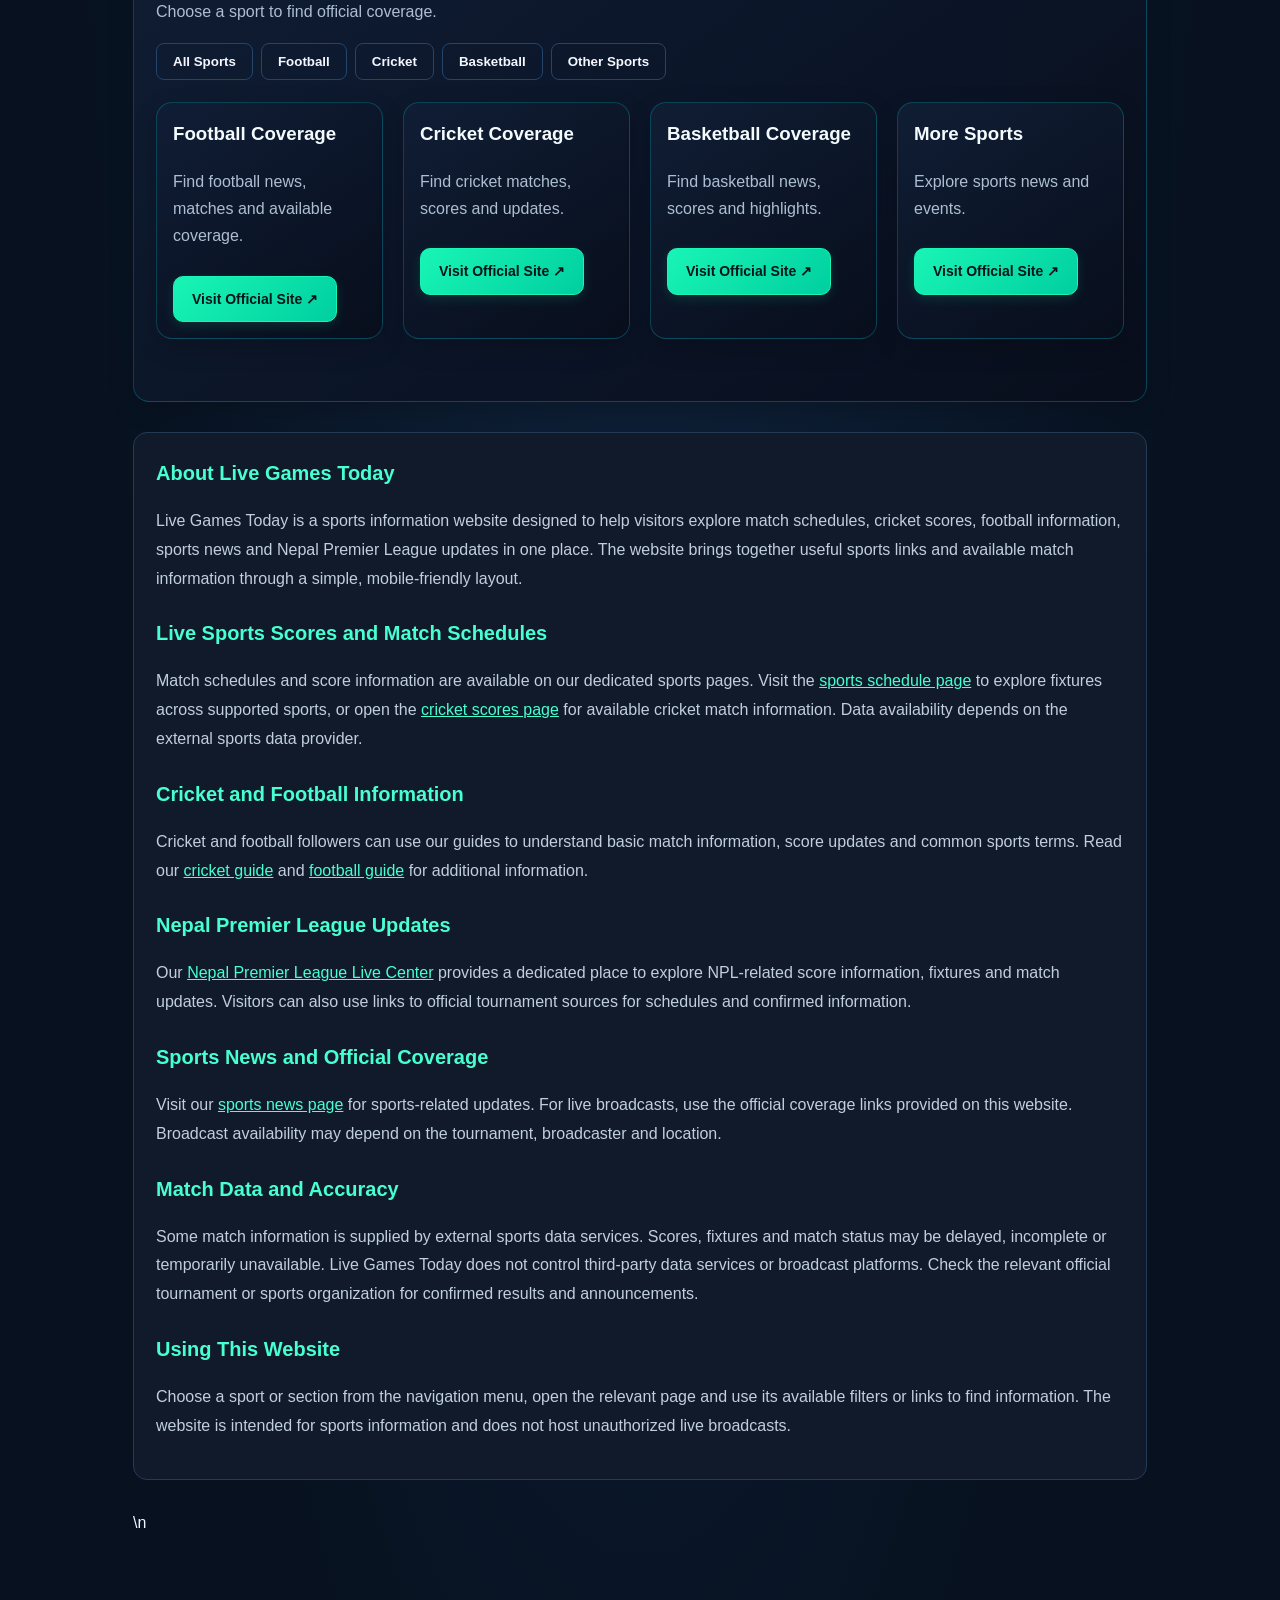
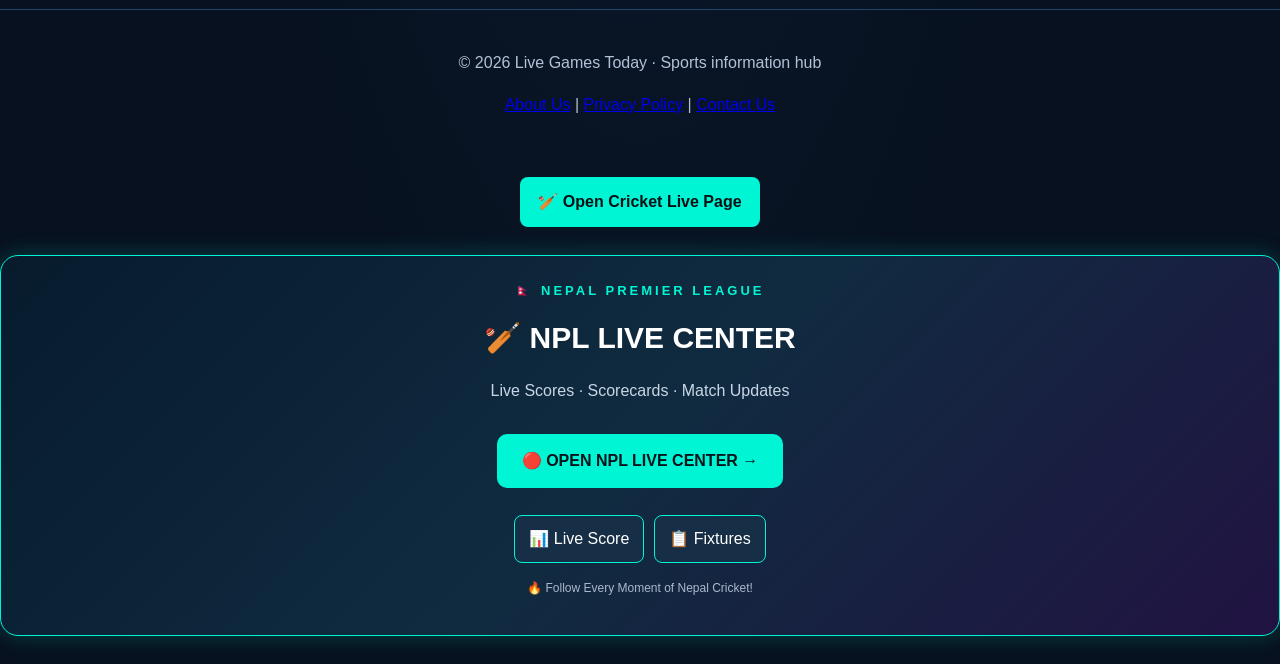
==== commit 4b178350: "Improve homepage content and navigation" ====
--- a/index.html
+++ b/index.html
@@ -5,7 +5,22 @@
   <meta charset="UTF-8">
   <meta name="google-site-verification" content="W1_OBhZk8ojcE61Y9b_KQk3Mj-q2RlkkvjuI0LNJUlo">
   <meta name="viewport" content="width=device-width, initial-scale=1">
-<meta name="description" content="Live Games Today brings cricket and football scores, match schedules, NPL updates and the latest sports news in one easy-to-use sports hub.">  
+<meta name="description" content="Live Games Today brings cricket and football scores, match schedules, NPL updates and the latest sports news in one easy-to-use sports hub.">
+
+  <!-- Social Media Preview -->
+  <meta property="og:type" content="website">
+  <meta property="og:site_name" content="Live Games Today">
+  <meta property="og:title" content="Live Games Today | Live Sports Scores">
+  <meta property="og:description" content="Get live cricket scores, NPL updates, football matches and the latest sports news. All sports, all games, one place!">
+  <meta property="og:url" content="https://bxdevil55-coder.github.io/live-games-today/">
+  <meta property="og:image" content="https://bxdevil55-coder.github.io/live-games-today/og-image.jpg">
+  <meta property="og:image:width" content="1200">
+  <meta property="og:image:height" content="630">
+  <meta name="twitter:card" content="summary_large_image">
+  <meta name="twitter:title" content="Live Games Today">
+  <meta name="twitter:description" content="Live cricket, NPL, football scores and sports news.">
+  <meta name="twitter:image" content="https://bxdevil55-coder.github.io/live-games-today/og-image.jpg">
+
   <link rel="canonical" href="https://bxdevil55-coder.github.io/live-games-today/">
  <title>Live Games Today | Live Sports Scores, NPL & Match Schedules</title>
 
@@ -160,8 +175,8 @@
       .hero { padding: 40px 18px; }
       .card { padding: 18px; }
     }
-    
-    
+
+
     /* Mobile and color improvements */
     body {
       background: radial-gradient(ellipse at top, #132b4a 0%, #07111f 70%);
@@ -220,7 +235,7 @@
         max-width: 100%;
       }
     }
-    
+
 /* Professional buttons for all cards */
 .card a.btn,
 .hero a.btn,
@@ -387,8 +402,26 @@
     transform: none;
   }
 }
-  </style>
-  
+
+.editorial-content {
+  margin: 30px 0;
+  padding: 22px;
+  background: #101a2b;
+  border: 1px solid #253b55;
+  border-radius: 14px;
+  line-height: 1.8;
+  color: #dce6f5;
+}
+.editorial-content h2 {
+  color: #47ffd0;
+  font-size: 20px;
+  margin: 22px 0 8px;
+}
+.editorial-content h2:first-child { margin-top: 0; }
+.editorial-content p { color: #c1cede; }
+.editorial-content a { color: #47ffd0; }
+\n</style>
+
   <!-- Google Analytics -->
   <script async src="https://www.googletagmanager.com/gtag/js?id=G-XJ2GX1907Q"></script>
   <script>
@@ -451,7 +484,7 @@
 
 
 
-    
+
   </section>
 
   <h2>Explore Live Games Today</h2>
@@ -503,7 +536,7 @@
   </section>
 
   <p class="notice">
-    ℹ️ Match listings on this demo website are examples, not verified live fixtures or scores.
+    ℹ️ Match schedules and scores are displayed when data is available from our sports data provider. Updates may be delayed or temporarily unavailable.
   </p>
 
   <section class="card" id="live-streams">
@@ -520,7 +553,30 @@
 
     <div class="grid" id="stream-list"></div>
   </section>
-</main>
+
+  <section class="editorial-content" id="about-live-games">
+    <h2>About Live Games Today</h2>
+    <p>Live Games Today is a sports information website designed to help visitors explore match schedules, cricket scores, football information, sports news and Nepal Premier League updates in one place. The website brings together useful sports links and available match information through a simple, mobile-friendly layout.</p>
+
+    <h2>Live Sports Scores and Match Schedules</h2>
+    <p>Match schedules and score information are available on our dedicated sports pages. Visit the <a href="schedule.html">sports schedule page</a> to explore fixtures across supported sports, or open the <a href="cricket.html">cricket scores page</a> for available cricket match information. Data availability depends on the external sports data provider.</p>
+
+    <h2>Cricket and Football Information</h2>
+    <p>Cricket and football followers can use our guides to understand basic match information, score updates and common sports terms. Read our <a href="cricket-guide.html">cricket guide</a> and <a href="football-guide.html">football guide</a> for additional information.</p>
+
+    <h2>Nepal Premier League Updates</h2>
+    <p>Our <a href="npl-live.html">Nepal Premier League Live Center</a> provides a dedicated place to explore NPL-related score information, fixtures and match updates. Visitors can also use links to official tournament sources for schedules and confirmed information.</p>
+
+    <h2>Sports News and Official Coverage</h2>
+    <p>Visit our <a href="news.html">sports news page</a> for sports-related updates. For live broadcasts, use the official coverage links provided on this website. Broadcast availability may depend on the tournament, broadcaster and location.</p>
+
+    <h2>Match Data and Accuracy</h2>
+    <p>Some match information is supplied by external sports data services. Scores, fixtures and match status may be delayed, incomplete or temporarily unavailable. Live Games Today does not control third-party data services or broadcast platforms. Check the relevant official tournament or sports organization for confirmed results and announcements.</p>
+
+    <h2>Using This Website</h2>
+    <p>Choose a sport or section from the navigation menu, open the relevant page and use its available filters or links to find information. The website is intended for sports information and does not host unauthorized live broadcasts.</p>
+  </section>
+\n</main>
 
 <footer>
   <p>© 2026 Live Games Today · Sports information hub</p>
@@ -579,7 +635,7 @@
 
   filterStreams("all");
 </script>
-  
+
 <!-- CRICKET LIVE BUTTON -->
 <div style="text-align:center; margin:20px 0;">
   <a href="live.html" style="display:inline-block;padding:12px 18px;background:#00f5d4;color:#071014;border-radius:8px;font-weight:bold;text-decoration:none;">
--- a/style.css
+++ b/style.css
@@ -97,3 +97,10 @@
   nav { gap: 4px; }
   nav a { padding: 7px; font-size: 14px; }
 }
+
+/* Header site name */
+.site-name {
+  color: var(--cyan);
+  font-size: 24px;
+  font-weight: bold;
+}
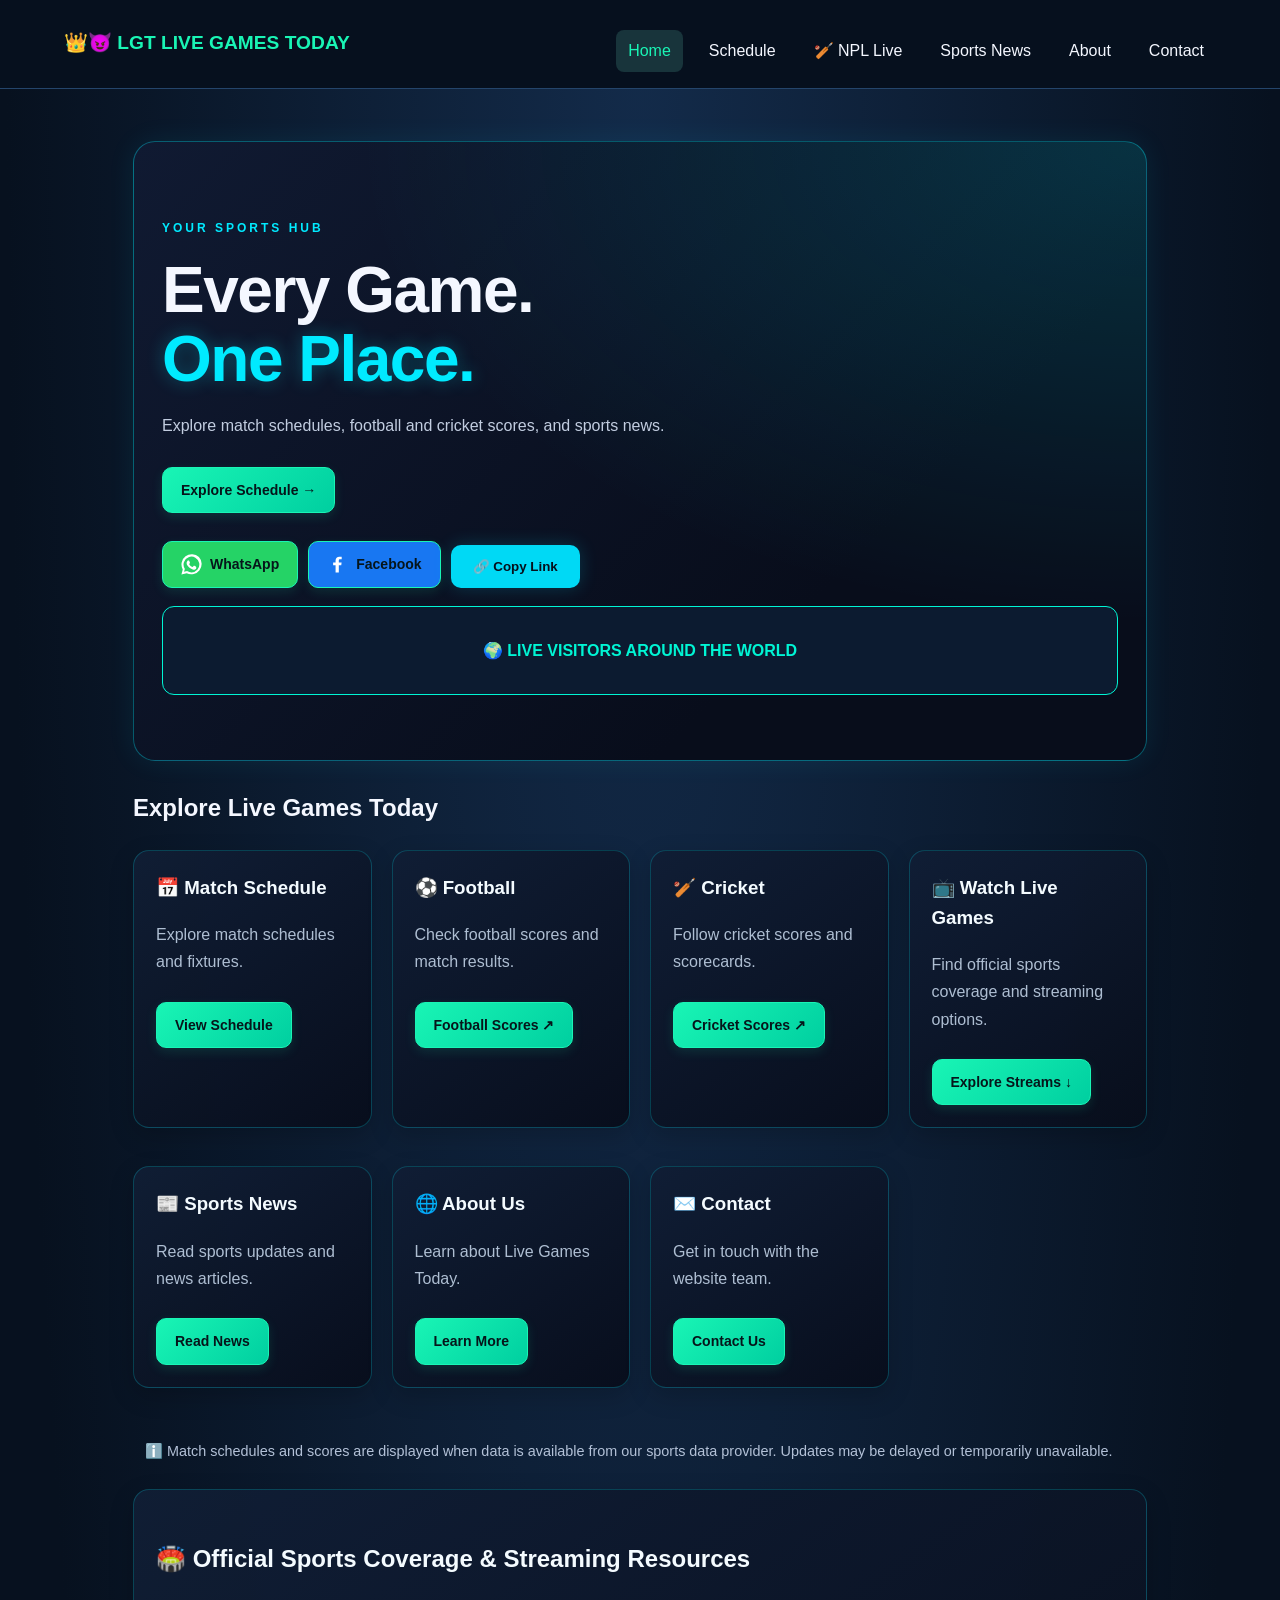
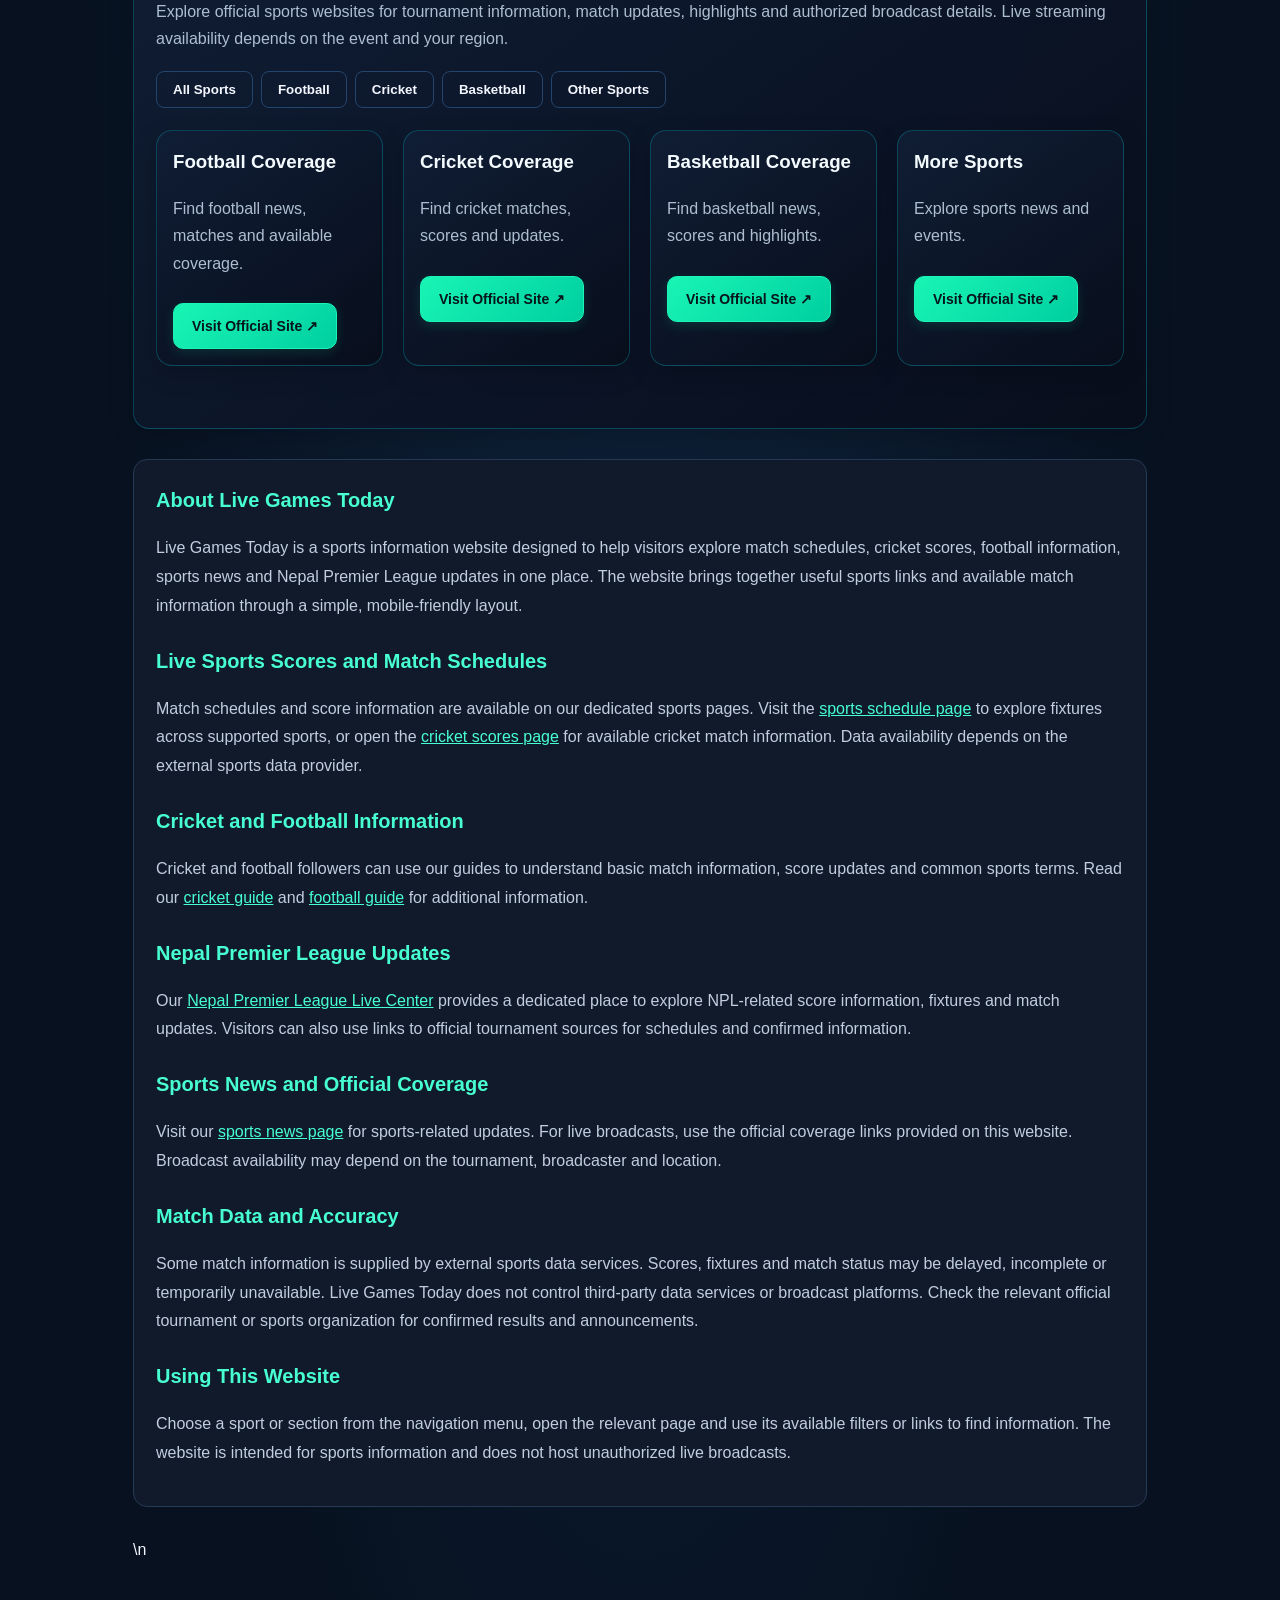
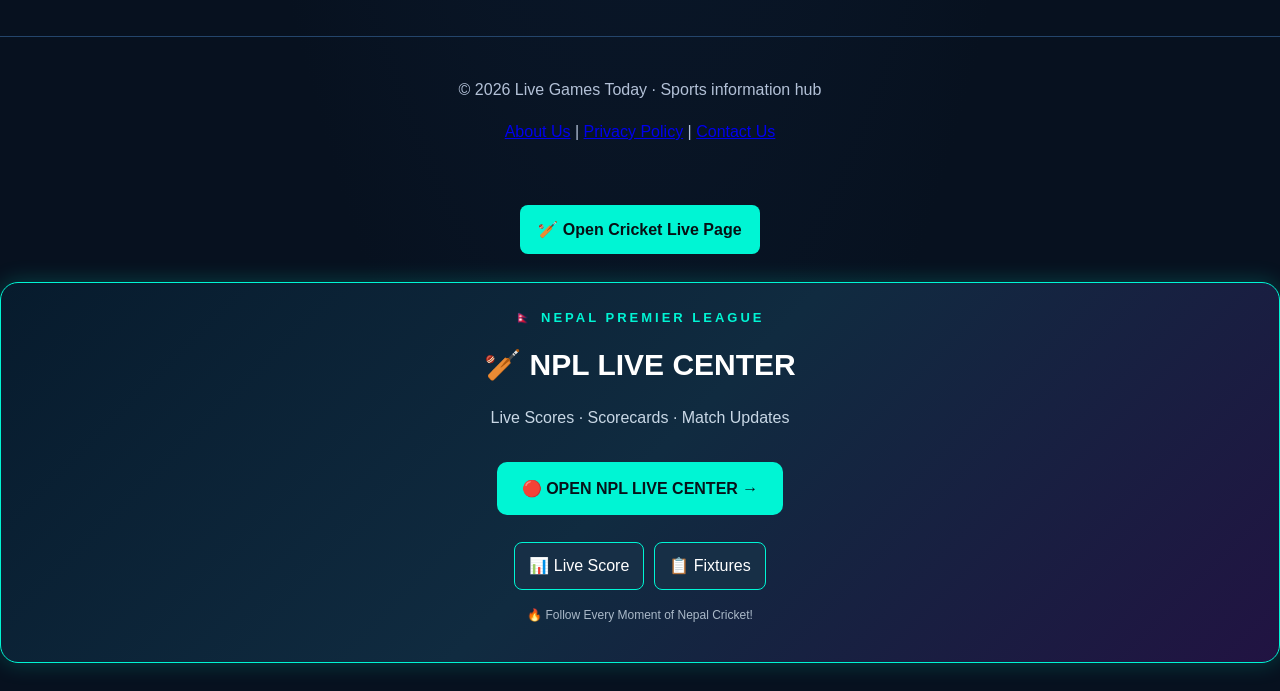
==== commit 3f75567e: "Clarify official sports coverage section" ====
--- a/index.html
+++ b/index.html
@@ -540,8 +540,8 @@
   </p>
 
   <section class="card" id="live-streams">
-    <h2>🔴 Watch Live Games</h2>
-    <p class="muted">Choose a sport to find official coverage.</p>
+    <h2>🏟️ Official Sports Coverage & Streaming Resources</h2>
+    <p class="muted">Explore official sports websites for tournament information, match updates, highlights and authorized broadcast details. Live streaming availability depends on the event and your region.</p>
 
     <div class="stream-filters">
       <button class="btn" type="button" onclick="filterStreams('all')">All Sports</button>
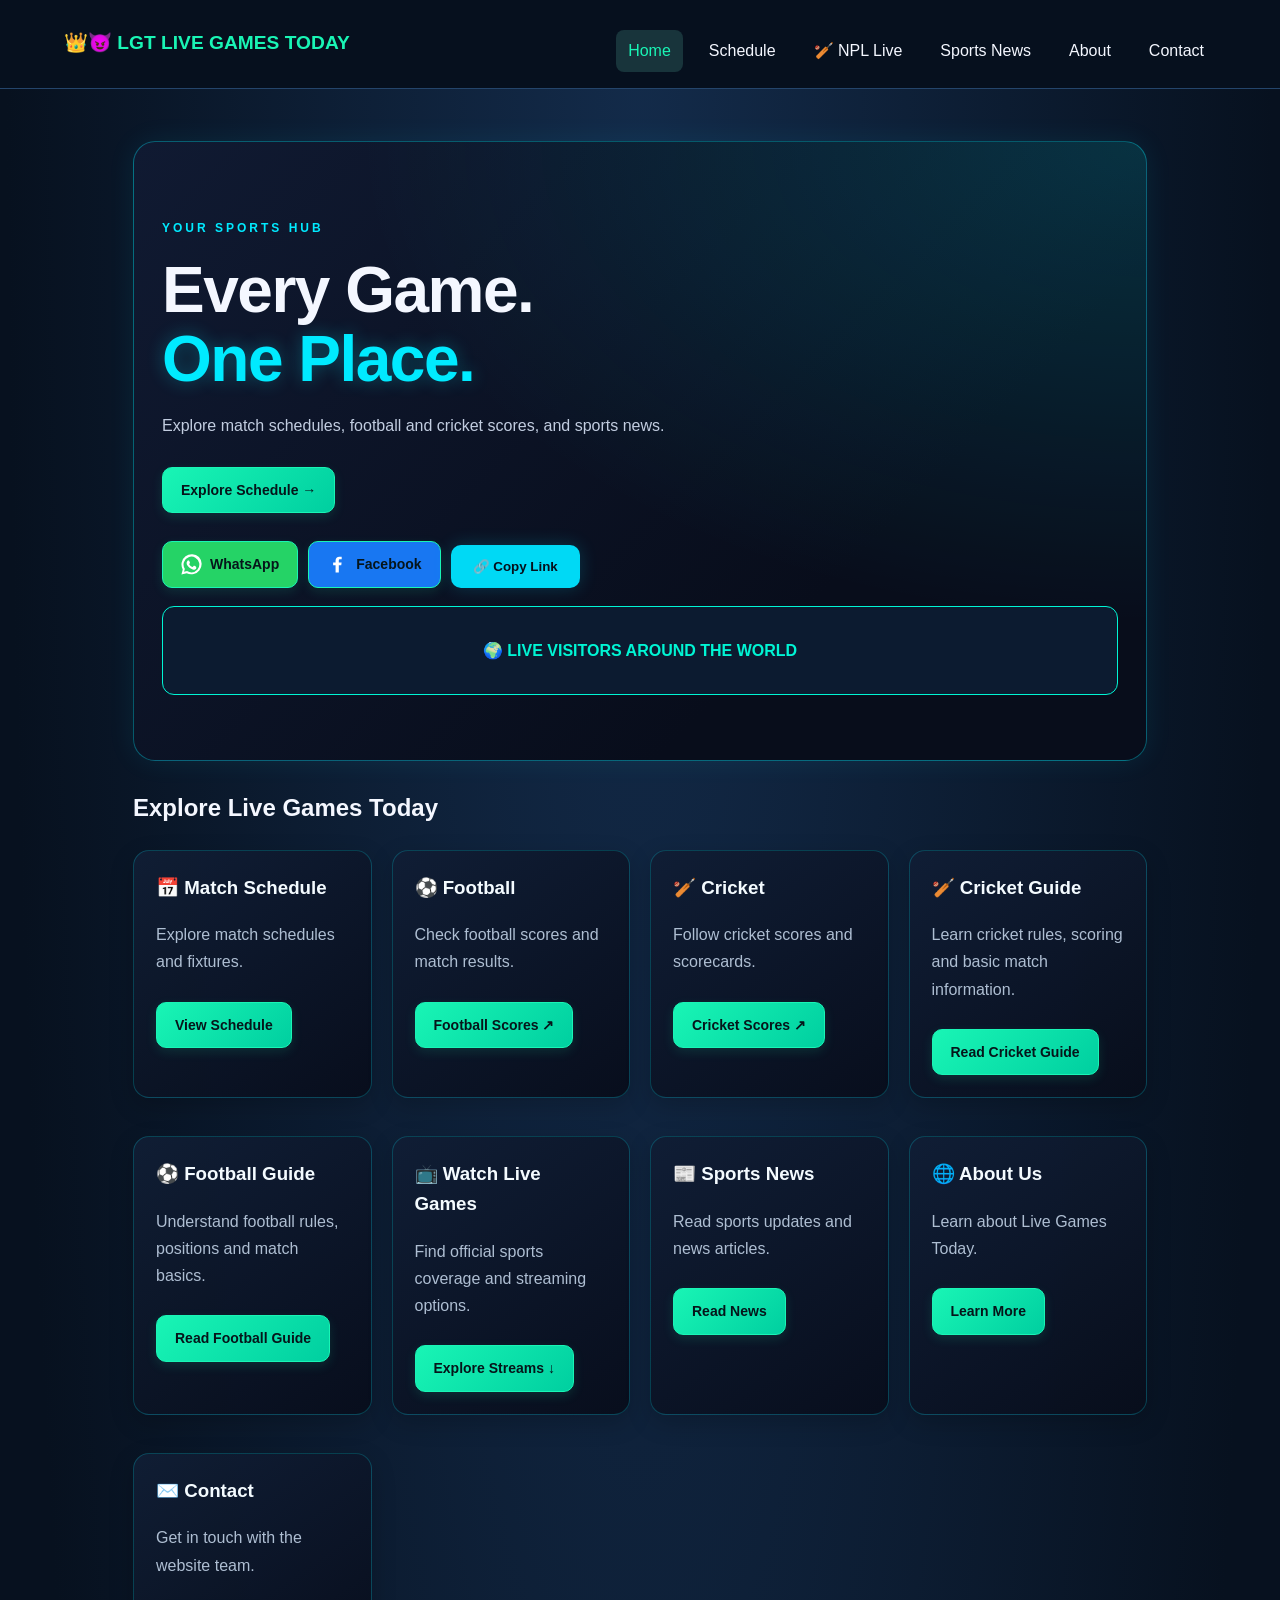
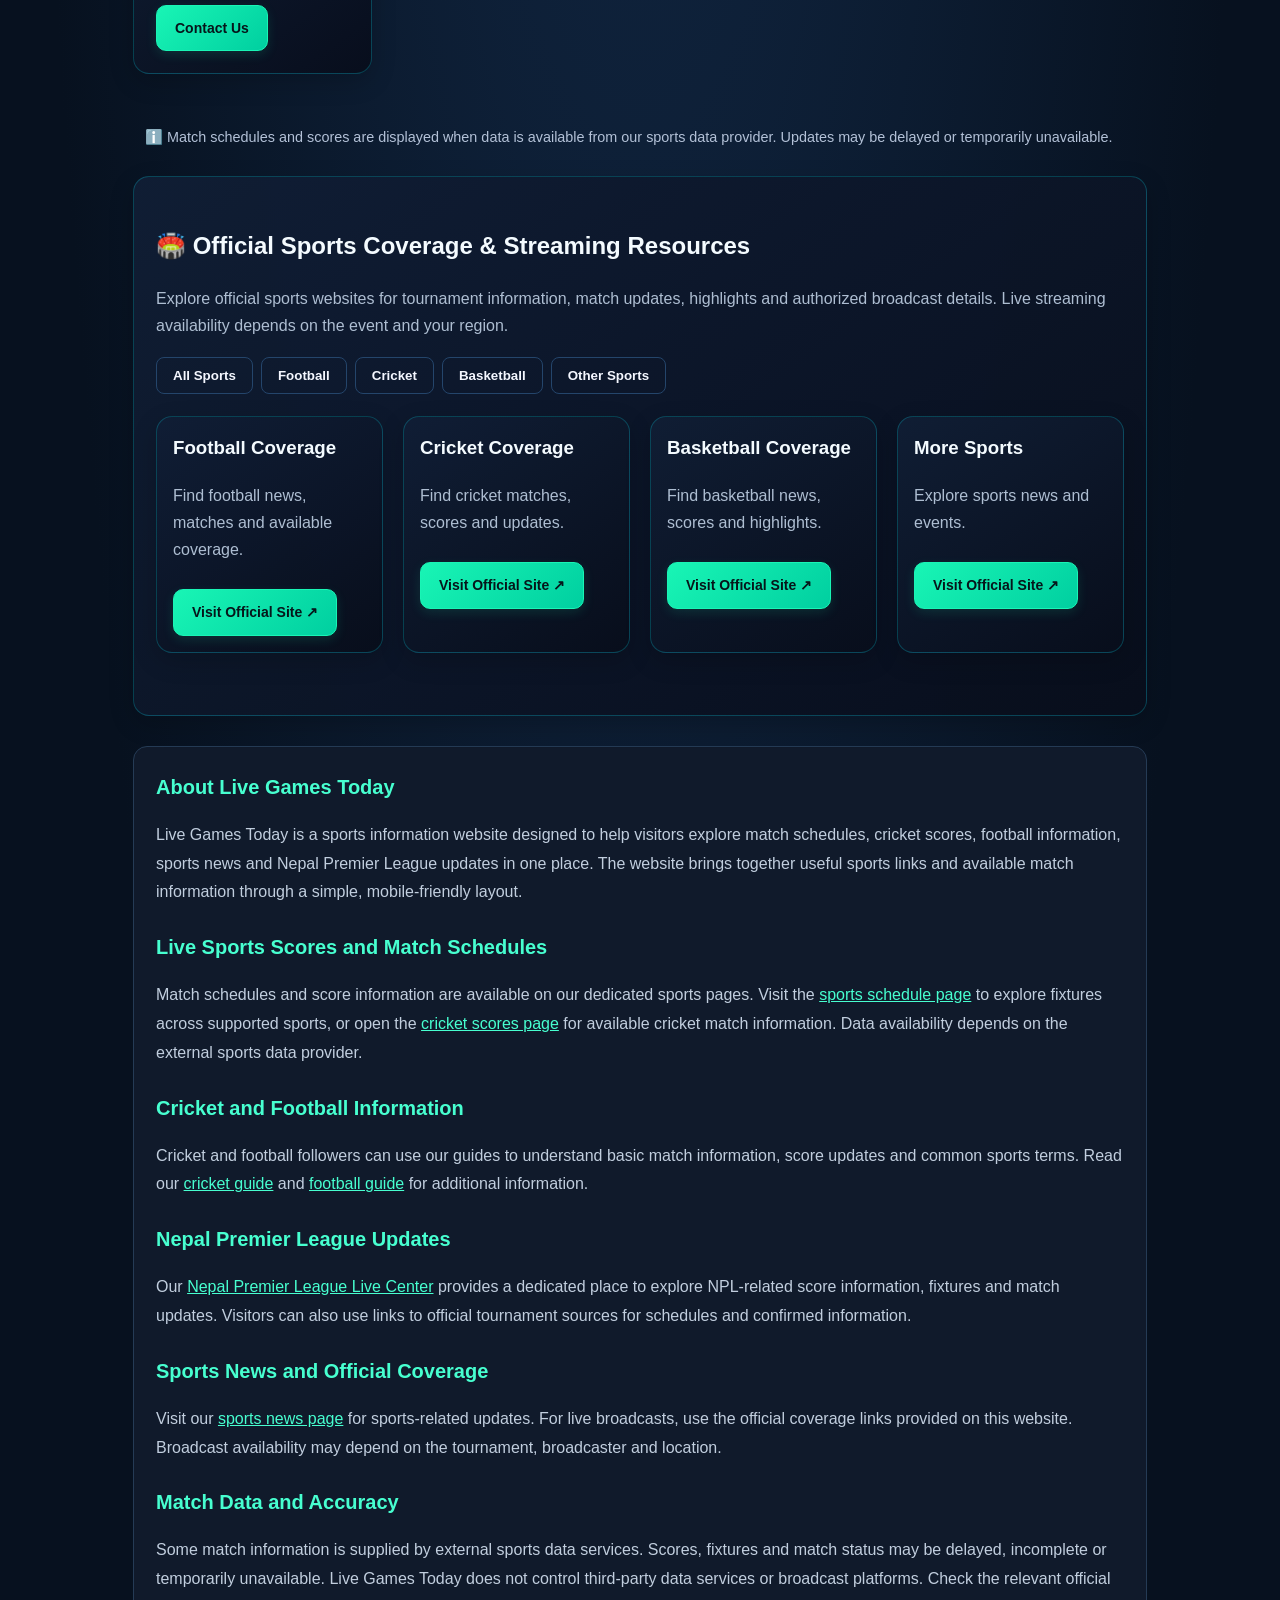
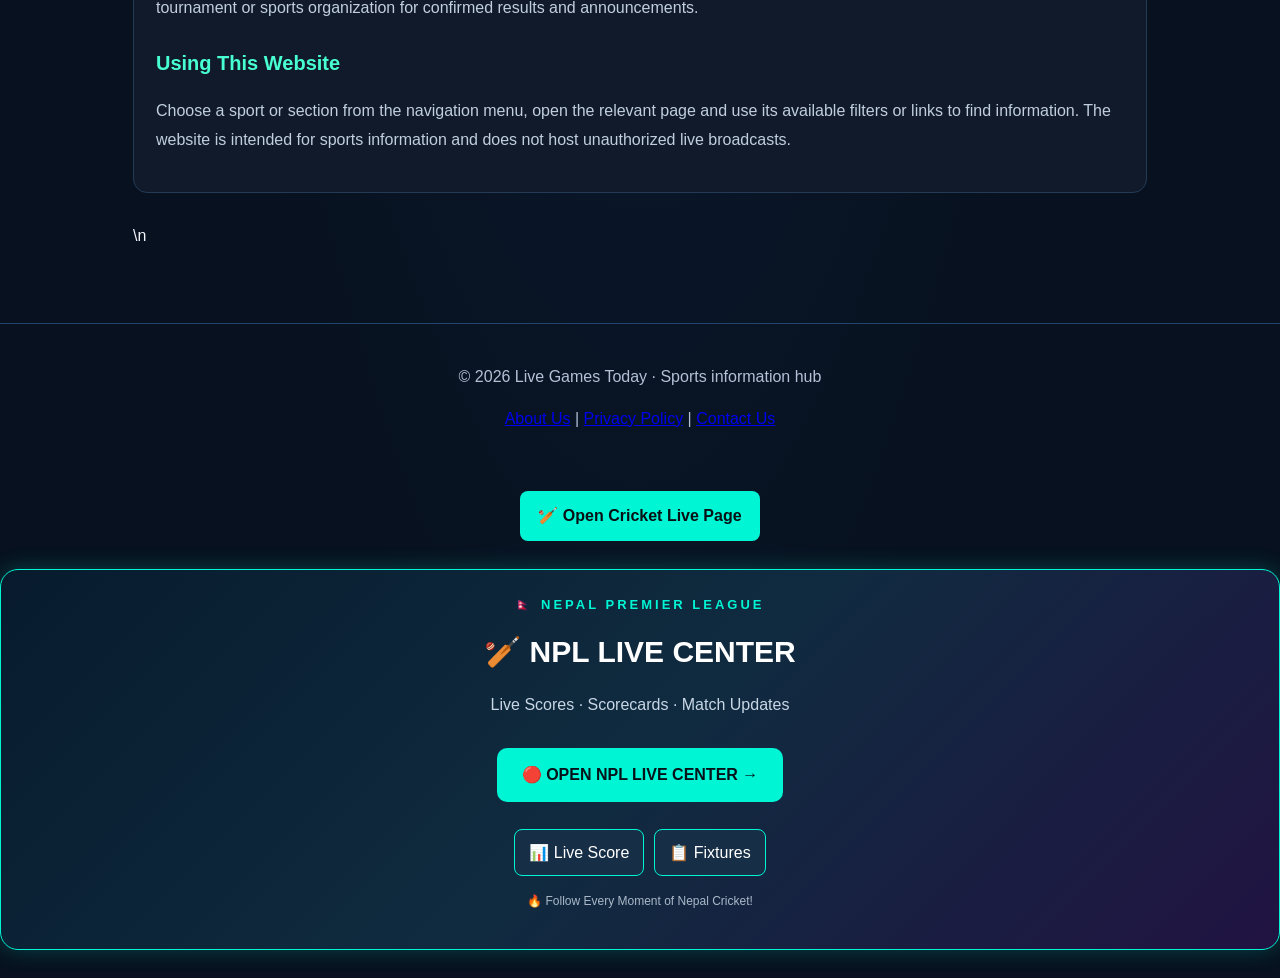
==== commit 49be0ede: "Add cricket and football guide cards" ====
--- a/index.html
+++ b/index.html
@@ -508,6 +508,18 @@
       <p class="muted">Follow cricket scores and scorecards.</p>
       <a class="btn" href="https://www.espncricinfo.com/live-cricket-score"
          target="_blank" rel="noopener noreferrer">Cricket Scores ↗</a>
+    </div>
+
+    <div class="card">
+      <h3>🏏 Cricket Guide</h3>
+      <p class="muted">Learn cricket rules, scoring and basic match information.</p>
+      <a class="btn" href="cricket-guide.html">Read Cricket Guide</a>
+    </div>
+
+    <div class="card">
+      <h3>⚽ Football Guide</h3>
+      <p class="muted">Understand football rules, positions and match basics.</p>
+      <a class="btn" href="football-guide.html">Read Football Guide</a>
     </div>
 
     <div class="card">
